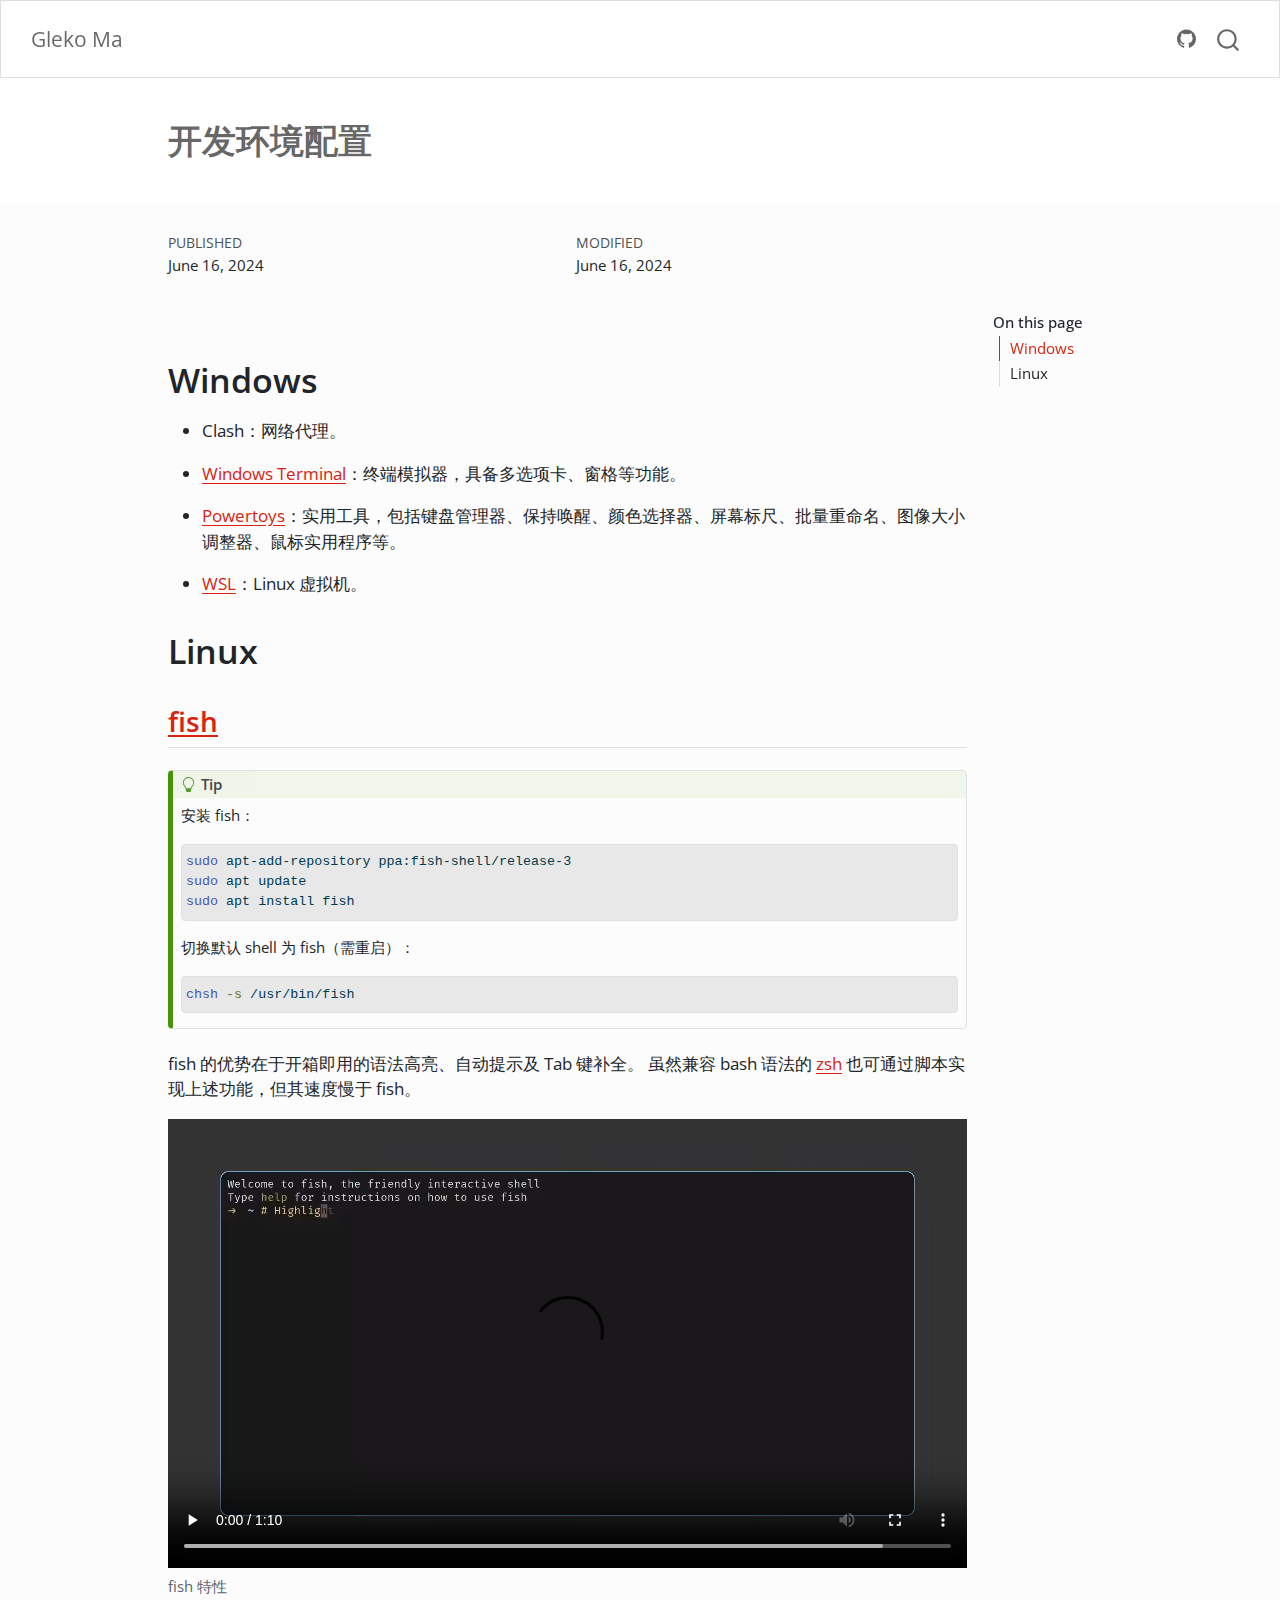
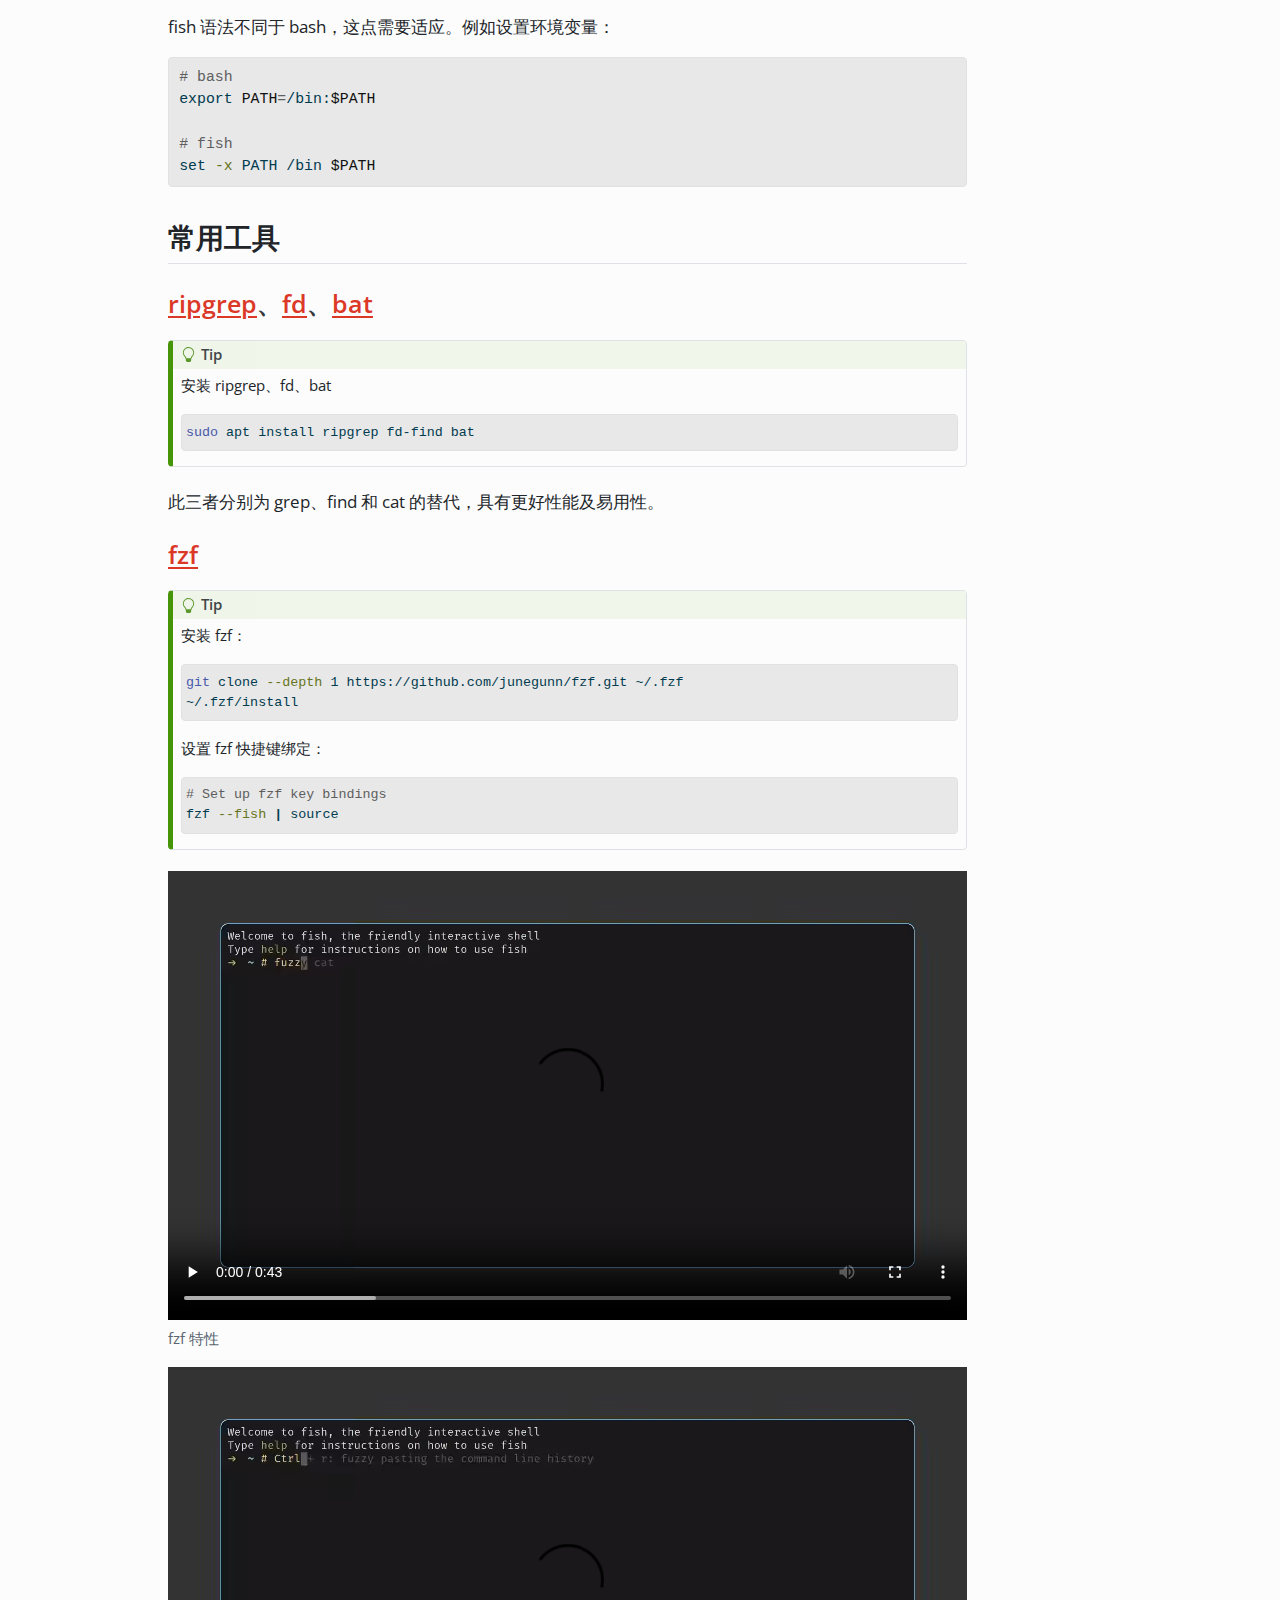
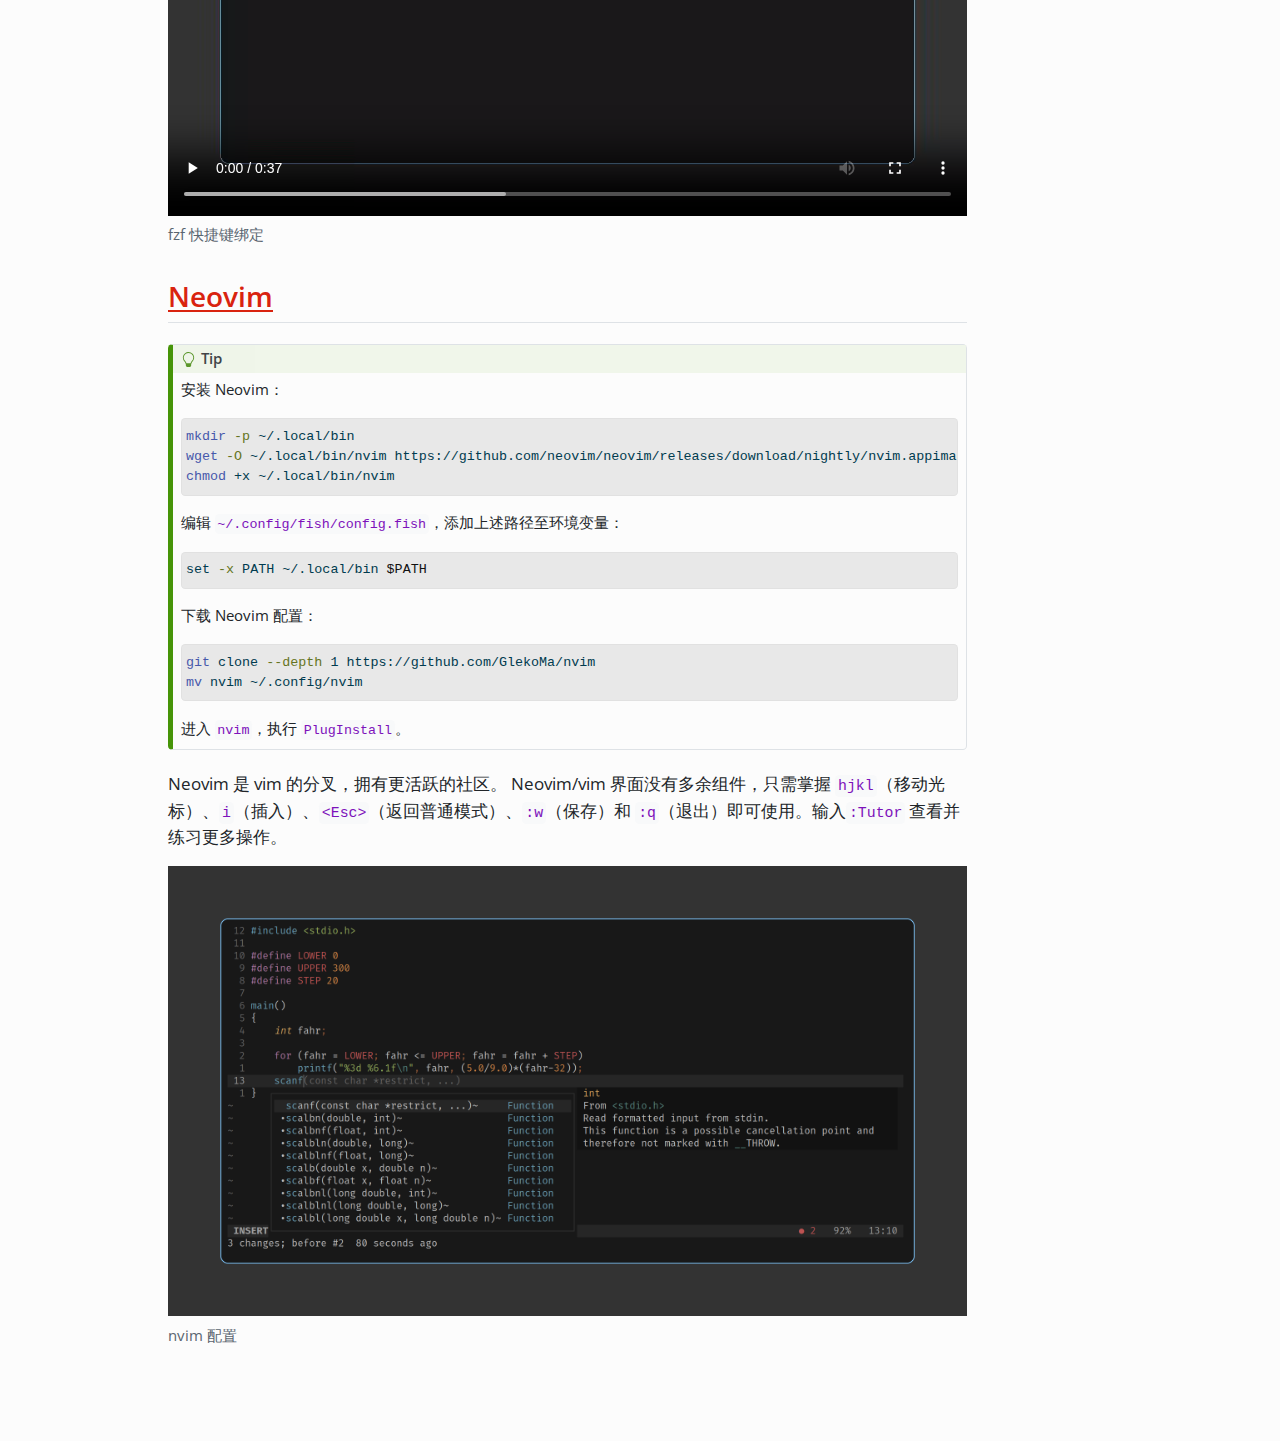
==== posts/setup/index.html @ 50c17e79 "Built site for gh-pages" ====
<!DOCTYPE html>
<html xmlns="http://www.w3.org/1999/xhtml" lang="en" xml:lang="en"><head>

<meta charset="utf-8">
<meta name="generator" content="quarto-1.5.45">

<meta name="viewport" content="width=device-width, initial-scale=1.0, user-scalable=yes">

<meta name="dcterms.date" content="2024-06-16">

<title>开发环境配置 – Gleko Ma</title>
<style>
code{white-space: pre-wrap;}
span.smallcaps{font-variant: small-caps;}
div.columns{display: flex; gap: min(4vw, 1.5em);}
div.column{flex: auto; overflow-x: auto;}
div.hanging-indent{margin-left: 1.5em; text-indent: -1.5em;}
ul.task-list{list-style: none;}
ul.task-list li input[type="checkbox"] {
  width: 0.8em;
  margin: 0 0.8em 0.2em -1em; /* quarto-specific, see https://github.com/quarto-dev/quarto-cli/issues/4556 */ 
  vertical-align: middle;
}
/* CSS for syntax highlighting */
pre > code.sourceCode { white-space: pre; position: relative; }
pre > code.sourceCode > span { line-height: 1.25; }
pre > code.sourceCode > span:empty { height: 1.2em; }
.sourceCode { overflow: visible; }
code.sourceCode > span { color: inherit; text-decoration: inherit; }
div.sourceCode { margin: 1em 0; }
pre.sourceCode { margin: 0; }
@media screen {
div.sourceCode { overflow: auto; }
}
@media print {
pre > code.sourceCode { white-space: pre-wrap; }
pre > code.sourceCode > span { display: inline-block; text-indent: -5em; padding-left: 5em; }
}
pre.numberSource code
  { counter-reset: source-line 0; }
pre.numberSource code > span
  { position: relative; left: -4em; counter-increment: source-line; }
pre.numberSource code > span > a:first-child::before
  { content: counter(source-line);
    position: relative; left: -1em; text-align: right; vertical-align: baseline;
    border: none; display: inline-block;
    -webkit-touch-callout: none; -webkit-user-select: none;
    -khtml-user-select: none; -moz-user-select: none;
    -ms-user-select: none; user-select: none;
    padding: 0 4px; width: 4em;
  }
pre.numberSource { margin-left: 3em;  padding-left: 4px; }
div.sourceCode
  {   }
@media screen {
pre > code.sourceCode > span > a:first-child::before { text-decoration: underline; }
}
</style>


<script src="../../site_libs/quarto-nav/quarto-nav.js"></script>
<script src="../../site_libs/quarto-nav/headroom.min.js"></script>
<script src="../../site_libs/clipboard/clipboard.min.js"></script>
<script src="../../site_libs/quarto-search/autocomplete.umd.js"></script>
<script src="../../site_libs/quarto-search/fuse.min.js"></script>
<script src="../../site_libs/quarto-search/quarto-search.js"></script>
<meta name="quarto:offset" content="../../">
<script src="../../site_libs/quarto-html/quarto.js"></script>
<script src="../../site_libs/quarto-html/popper.min.js"></script>
<script src="../../site_libs/quarto-html/tippy.umd.min.js"></script>
<script src="../../site_libs/quarto-html/anchor.min.js"></script>
<link href="../../site_libs/quarto-html/tippy.css" rel="stylesheet">
<link href="../../site_libs/quarto-html/quarto-syntax-highlighting.css" rel="stylesheet" id="quarto-text-highlighting-styles">
<script src="../../site_libs/bootstrap/bootstrap.min.js"></script>
<link href="../../site_libs/bootstrap/bootstrap-icons.css" rel="stylesheet">
<link href="../../site_libs/bootstrap/bootstrap.min.css" rel="stylesheet" id="quarto-bootstrap" data-mode="light">
<script id="quarto-search-options" type="application/json">{
  "location": "navbar",
  "copy-button": false,
  "collapse-after": 3,
  "panel-placement": "end",
  "type": "overlay",
  "limit": 50,
  "keyboard-shortcut": [
    "f",
    "/",
    "s"
  ],
  "show-item-context": false,
  "language": {
    "search-no-results-text": "No results",
    "search-matching-documents-text": "matching documents",
    "search-copy-link-title": "Copy link to search",
    "search-hide-matches-text": "Hide additional matches",
    "search-more-match-text": "more match in this document",
    "search-more-matches-text": "more matches in this document",
    "search-clear-button-title": "Clear",
    "search-text-placeholder": "",
    "search-detached-cancel-button-title": "Cancel",
    "search-submit-button-title": "Submit",
    "search-label": "Search"
  }
}</script>


<link rel="stylesheet" href="../../styles.css">
</head>

<body class="nav-fixed">

<div id="quarto-search-results"></div>
  <header id="quarto-header" class="headroom fixed-top quarto-banner">
    <nav class="navbar navbar-expand-lg " data-bs-theme="dark">
      <div class="navbar-container container-fluid">
      <div class="navbar-brand-container mx-auto">
    <a class="navbar-brand" href="../../index.html">
    <span class="navbar-title">Gleko Ma</span>
    </a>
  </div>
            <div id="quarto-search" class="" title="Search"></div>
          <button class="navbar-toggler" type="button" data-bs-toggle="collapse" data-bs-target="#navbarCollapse" aria-controls="navbarCollapse" role="menu" aria-expanded="false" aria-label="Toggle navigation" onclick="if (window.quartoToggleHeadroom) { window.quartoToggleHeadroom(); }">
  <span class="navbar-toggler-icon"></span>
</button>
          <div class="collapse navbar-collapse" id="navbarCollapse">
            <ul class="navbar-nav navbar-nav-scroll ms-auto">
  <li class="nav-item compact">
    <a class="nav-link" href="https://github.com/glekoma/"> <i class="bi bi-github" role="img">
</i> 
<span class="menu-text"></span></a>
  </li>  
</ul>
          </div> <!-- /navcollapse -->
            <div class="quarto-navbar-tools">
</div>
      </div> <!-- /container-fluid -->
    </nav>
</header>
<!-- content -->
<header id="title-block-header" class="quarto-title-block default page-columns page-full">
  <div class="quarto-title-banner page-columns page-full">
    <div class="quarto-title column-body">
      <h1 class="title">开发环境配置</h1>
                      </div>
  </div>
    
  
  <div class="quarto-title-meta">

      
      <div>
      <div class="quarto-title-meta-heading">Published</div>
      <div class="quarto-title-meta-contents">
        <p class="date">June 16, 2024</p>
      </div>
    </div>
    
      <div>
      <div class="quarto-title-meta-heading">Modified</div>
      <div class="quarto-title-meta-contents">
        <p class="date-modified">June 16, 2024</p>
      </div>
    </div>
      
    </div>
    
  
  </header><div id="quarto-content" class="quarto-container page-columns page-rows-contents page-layout-article page-navbar">
<!-- sidebar -->
<!-- margin-sidebar -->
    <div id="quarto-margin-sidebar" class="sidebar margin-sidebar">
        <nav id="TOC" role="doc-toc" class="toc-active">
    <h2 id="toc-title">On this page</h2>
   
  <ul>
  <li><a href="#windows" id="toc-windows" class="nav-link active" data-scroll-target="#windows">Windows</a></li>
  <li><a href="#linux" id="toc-linux" class="nav-link" data-scroll-target="#linux">Linux</a>
  <ul class="collapse">
  <li><a href="#fish" id="toc-fish" class="nav-link" data-scroll-target="#fish">fish</a></li>
  <li><a href="#常用工具" id="toc-常用工具" class="nav-link" data-scroll-target="#常用工具">常用工具</a>
  <ul class="collapse">
  <li><a href="#ripgrepfdbat" id="toc-ripgrepfdbat" class="nav-link" data-scroll-target="#ripgrepfdbat">ripgrep、fd、bat</a></li>
  <li><a href="#fzf" id="toc-fzf" class="nav-link" data-scroll-target="#fzf">fzf</a></li>
  </ul></li>
  <li><a href="#neovim" id="toc-neovim" class="nav-link" data-scroll-target="#neovim">Neovim</a></li>
  </ul></li>
  </ul>
</nav>
    </div>
<!-- main -->
<main class="content quarto-banner-title-block" id="quarto-document-content">





<section id="windows" class="level1">
<h1>Windows</h1>
<ul>
<li><p>Clash：网络代理。</p></li>
<li><p><a href="https://learn.microsoft.com/zh-cn/windows/terminal/">Windows Terminal</a>：终端模拟器，具备多选项卡、窗格等功能。</p></li>
<li><p><a href="https://learn.microsoft.com/zh-cn/windows/powertoys/">Powertoys</a>：实用工具，包括键盘管理器、保持唤醒、颜色选择器、屏幕标尺、批量重命名、图像大小调整器、鼠标实用程序等。</p></li>
<li><p><a href="https://learn.microsoft.com/zh-cn/windows/wsl/install">WSL</a>：Linux 虚拟机。</p></li>
</ul>
</section>
<section id="linux" class="level1">
<h1>Linux</h1>
<section id="fish" class="level2">
<h2 class="anchored" data-anchor-id="fish"><a href="https://fishshell.com/">fish</a></h2>
<div class="callout callout-style-default callout-tip callout-titled">
<div class="callout-header d-flex align-content-center">
<div class="callout-icon-container">
<i class="callout-icon"></i>
</div>
<div class="callout-title-container flex-fill">
Tip
</div>
</div>
<div class="callout-body-container callout-body">
<p>安装 fish：</p>
<div class="sourceCode" id="cb1"><pre class="sourceCode sh code-with-copy"><code class="sourceCode bash"><span id="cb1-1"><a href="#cb1-1" aria-hidden="true" tabindex="-1"></a><span class="fu">sudo</span> apt-add-repository ppa:fish-shell/release-3</span>
<span id="cb1-2"><a href="#cb1-2" aria-hidden="true" tabindex="-1"></a><span class="fu">sudo</span> apt update</span>
<span id="cb1-3"><a href="#cb1-3" aria-hidden="true" tabindex="-1"></a><span class="fu">sudo</span> apt install fish</span></code><button title="Copy to Clipboard" class="code-copy-button"><i class="bi"></i></button></pre></div>
<p>切换默认 shell 为 fish（需重启）：</p>
<div class="sourceCode" id="cb2"><pre class="sourceCode sh code-with-copy"><code class="sourceCode bash"><span id="cb2-1"><a href="#cb2-1" aria-hidden="true" tabindex="-1"></a><span class="fu">chsh</span> <span class="at">-s</span> /usr/bin/fish</span></code><button title="Copy to Clipboard" class="code-copy-button"><i class="bi"></i></button></pre></div>
</div>
</div>
<p>fish 的优势在于开箱即用的语法高亮、自动提示及 Tab 键补全。 虽然兼容 bash 语法的 <a href="https://www.zsh.org/">zsh</a> 也可通过脚本实现上述功能，但其速度慢于 fish。</p>
<div class="quarto-figure quarto-figure-center">
<figure class="figure">
<p><video src="fish_features.webm" class="img-fluid" controls=""><a href="fish_features.webm">Video</a></video></p>
<figcaption>fish 特性</figcaption>
</figure>
</div>
<p>fish 语法不同于 bash，这点需要适应。例如设置环境变量：</p>
<div class="sourceCode" id="cb3"><pre class="sourceCode sh code-with-copy"><code class="sourceCode bash"><span id="cb3-1"><a href="#cb3-1" aria-hidden="true" tabindex="-1"></a><span class="co"># bash</span></span>
<span id="cb3-2"><a href="#cb3-2" aria-hidden="true" tabindex="-1"></a><span class="bu">export</span> <span class="va">PATH</span><span class="op">=</span>/bin:<span class="va">$PATH</span></span>
<span id="cb3-3"><a href="#cb3-3" aria-hidden="true" tabindex="-1"></a></span>
<span id="cb3-4"><a href="#cb3-4" aria-hidden="true" tabindex="-1"></a><span class="co"># fish</span></span>
<span id="cb3-5"><a href="#cb3-5" aria-hidden="true" tabindex="-1"></a><span class="bu">set</span> <span class="at">-x</span> PATH /bin <span class="va">$PATH</span></span></code><button title="Copy to Clipboard" class="code-copy-button"><i class="bi"></i></button></pre></div>
</section>
<section id="常用工具" class="level2">
<h2 class="anchored" data-anchor-id="常用工具">常用工具</h2>
<section id="ripgrepfdbat" class="level3">
<h3 class="anchored" data-anchor-id="ripgrepfdbat"><a href="https://github.com/BurntSushi/ripgrep">ripgrep</a>、<a href="https://github.com/sharkdp/fd">fd</a>、<a href="https://github.com/sharkdp/bat">bat</a></h3>
<div class="callout callout-style-default callout-tip callout-titled">
<div class="callout-header d-flex align-content-center">
<div class="callout-icon-container">
<i class="callout-icon"></i>
</div>
<div class="callout-title-container flex-fill">
Tip
</div>
</div>
<div class="callout-body-container callout-body">
<p>安装 ripgrep、fd、bat</p>
<div class="sourceCode" id="cb4"><pre class="sourceCode sh code-with-copy"><code class="sourceCode bash"><span id="cb4-1"><a href="#cb4-1" aria-hidden="true" tabindex="-1"></a><span class="fu">sudo</span> apt install ripgrep fd-find bat</span></code><button title="Copy to Clipboard" class="code-copy-button"><i class="bi"></i></button></pre></div>
</div>
</div>
<p>此三者分别为 grep、find 和 cat 的替代，具有更好性能及易用性。</p>
</section>
<section id="fzf" class="level3">
<h3 class="anchored" data-anchor-id="fzf"><a href="https://github.com/junegunn/fzf">fzf</a></h3>
<div class="callout callout-style-default callout-tip callout-titled">
<div class="callout-header d-flex align-content-center">
<div class="callout-icon-container">
<i class="callout-icon"></i>
</div>
<div class="callout-title-container flex-fill">
Tip
</div>
</div>
<div class="callout-body-container callout-body">
<p>安装 fzf：</p>
<div class="sourceCode" id="cb5"><pre class="sourceCode sh code-with-copy"><code class="sourceCode bash"><span id="cb5-1"><a href="#cb5-1" aria-hidden="true" tabindex="-1"></a><span class="fu">git</span> clone <span class="at">--depth</span> 1 https://github.com/junegunn/fzf.git ~/.fzf</span>
<span id="cb5-2"><a href="#cb5-2" aria-hidden="true" tabindex="-1"></a><span class="ex">~/.fzf/install</span></span></code><button title="Copy to Clipboard" class="code-copy-button"><i class="bi"></i></button></pre></div>
<p>设置 fzf 快捷键绑定：</p>
<div class="sourceCode" id="cb6"><pre class="sourceCode sh code-with-copy"><code class="sourceCode bash"><span id="cb6-1"><a href="#cb6-1" aria-hidden="true" tabindex="-1"></a><span class="co"># Set up fzf key bindings</span></span>
<span id="cb6-2"><a href="#cb6-2" aria-hidden="true" tabindex="-1"></a><span class="ex">fzf</span> <span class="at">--fish</span> <span class="kw">|</span> <span class="bu">source</span></span></code><button title="Copy to Clipboard" class="code-copy-button"><i class="bi"></i></button></pre></div>
</div>
</div>
<div class="quarto-figure quarto-figure-center">
<figure class="figure">
<p><video src="fzf_features.webm" class="img-fluid" controls=""><a href="fzf_features.webm">Video</a></video></p>
<figcaption>fzf 特性</figcaption>
</figure>
</div>
<div class="quarto-figure quarto-figure-center">
<figure class="figure">
<p><video src="fzf_keymaps.webm" class="img-fluid" controls=""><a href="fzf_keymaps.webm">Video</a></video></p>
<figcaption>fzf 快捷键绑定</figcaption>
</figure>
</div>
</section>
</section>
<section id="neovim" class="level2">
<h2 class="anchored" data-anchor-id="neovim"><a href="https://neovim.io/">Neovim</a></h2>
<div class="callout callout-style-default callout-tip callout-titled">
<div class="callout-header d-flex align-content-center">
<div class="callout-icon-container">
<i class="callout-icon"></i>
</div>
<div class="callout-title-container flex-fill">
Tip
</div>
</div>
<div class="callout-body-container callout-body">
<p>安装 Neovim：</p>
<div class="sourceCode" id="cb7"><pre class="sourceCode sh code-with-copy"><code class="sourceCode bash"><span id="cb7-1"><a href="#cb7-1" aria-hidden="true" tabindex="-1"></a><span class="fu">mkdir</span> <span class="at">-p</span> ~/.local/bin</span>
<span id="cb7-2"><a href="#cb7-2" aria-hidden="true" tabindex="-1"></a><span class="fu">wget</span> <span class="at">-O</span> ~/.local/bin/nvim https://github.com/neovim/neovim/releases/download/nightly/nvim.appimage</span>
<span id="cb7-3"><a href="#cb7-3" aria-hidden="true" tabindex="-1"></a><span class="fu">chmod</span> +x ~/.local/bin/nvim</span></code><button title="Copy to Clipboard" class="code-copy-button"><i class="bi"></i></button></pre></div>
<p>编辑 <code>~/.config/fish/config.fish</code>，添加上述路径至环境变量：</p>
<div class="sourceCode" id="cb8"><pre class="sourceCode sh code-with-copy"><code class="sourceCode bash"><span id="cb8-1"><a href="#cb8-1" aria-hidden="true" tabindex="-1"></a><span class="bu">set</span> <span class="at">-x</span> PATH ~/.local/bin <span class="va">$PATH</span></span></code><button title="Copy to Clipboard" class="code-copy-button"><i class="bi"></i></button></pre></div>
<p>下载 Neovim 配置：</p>
<div class="sourceCode" id="cb9"><pre class="sourceCode sh code-with-copy"><code class="sourceCode bash"><span id="cb9-1"><a href="#cb9-1" aria-hidden="true" tabindex="-1"></a><span class="fu">git</span> clone <span class="at">--depth</span> 1 https://github.com/GlekoMa/nvim</span>
<span id="cb9-2"><a href="#cb9-2" aria-hidden="true" tabindex="-1"></a><span class="fu">mv</span> nvim ~/.config/nvim</span></code><button title="Copy to Clipboard" class="code-copy-button"><i class="bi"></i></button></pre></div>
<p>进入 <code>nvim</code>，执行 <code>PlugInstall</code>。</p>
</div>
</div>
<p>Neovim 是 vim 的分叉，拥有更活跃的社区。 Neovim/vim 界面没有多余组件，只需掌握 <code>hjkl</code>（移动光标）、<code>i</code>（插入）、<code>&lt;Esc&gt;</code>（返回普通模式）、<code>:w</code>（保存）和 <code>:q</code>（退出）即可使用。输入<code>:Tutor</code> 查看并练习更多操作。</p>
<div class="quarto-figure quarto-figure-center">
<figure class="figure">
<p><img src="nvim_config.png" class="img-fluid figure-img"></p>
<figcaption>nvim 配置</figcaption>
</figure>
</div>
<!--
## 桌面环境

### 窗口管理器：[niri](https://github.com/yalter/niri)

TODO

### 输入法：[fcitx5](https://github.com/fcitx/fcitx5)

TODO
-->


</section>
</section>

</main> <!-- /main -->
<script id="quarto-html-after-body" type="application/javascript">
window.document.addEventListener("DOMContentLoaded", function (event) {
  const toggleBodyColorMode = (bsSheetEl) => {
    const mode = bsSheetEl.getAttribute("data-mode");
    const bodyEl = window.document.querySelector("body");
    if (mode === "dark") {
      bodyEl.classList.add("quarto-dark");
      bodyEl.classList.remove("quarto-light");
    } else {
      bodyEl.classList.add("quarto-light");
      bodyEl.classList.remove("quarto-dark");
    }
  }
  const toggleBodyColorPrimary = () => {
    const bsSheetEl = window.document.querySelector("link#quarto-bootstrap");
    if (bsSheetEl) {
      toggleBodyColorMode(bsSheetEl);
    }
  }
  toggleBodyColorPrimary();  
  const icon = "";
  const anchorJS = new window.AnchorJS();
  anchorJS.options = {
    placement: 'right',
    icon: icon
  };
  anchorJS.add('.anchored');
  const isCodeAnnotation = (el) => {
    for (const clz of el.classList) {
      if (clz.startsWith('code-annotation-')) {                     
        return true;
      }
    }
    return false;
  }
  const onCopySuccess = function(e) {
    // button target
    const button = e.trigger;
    // don't keep focus
    button.blur();
    // flash "checked"
    button.classList.add('code-copy-button-checked');
    var currentTitle = button.getAttribute("title");
    button.setAttribute("title", "Copied!");
    let tooltip;
    if (window.bootstrap) {
      button.setAttribute("data-bs-toggle", "tooltip");
      button.setAttribute("data-bs-placement", "left");
      button.setAttribute("data-bs-title", "Copied!");
      tooltip = new bootstrap.Tooltip(button, 
        { trigger: "manual", 
          customClass: "code-copy-button-tooltip",
          offset: [0, -8]});
      tooltip.show();    
    }
    setTimeout(function() {
      if (tooltip) {
        tooltip.hide();
        button.removeAttribute("data-bs-title");
        button.removeAttribute("data-bs-toggle");
        button.removeAttribute("data-bs-placement");
      }
      button.setAttribute("title", currentTitle);
      button.classList.remove('code-copy-button-checked');
    }, 1000);
    // clear code selection
    e.clearSelection();
  }
  const getTextToCopy = function(trigger) {
      const codeEl = trigger.previousElementSibling.cloneNode(true);
      for (const childEl of codeEl.children) {
        if (isCodeAnnotation(childEl)) {
          childEl.remove();
        }
      }
      return codeEl.innerText;
  }
  const clipboard = new window.ClipboardJS('.code-copy-button:not([data-in-quarto-modal])', {
    text: getTextToCopy
  });
  clipboard.on('success', onCopySuccess);
  if (window.document.getElementById('quarto-embedded-source-code-modal')) {
    // For code content inside modals, clipBoardJS needs to be initialized with a container option
    // TODO: Check when it could be a function (https://github.com/zenorocha/clipboard.js/issues/860)
    const clipboardModal = new window.ClipboardJS('.code-copy-button[data-in-quarto-modal]', {
      text: getTextToCopy,
      container: window.document.getElementById('quarto-embedded-source-code-modal')
    });
    clipboardModal.on('success', onCopySuccess);
  }
    var localhostRegex = new RegExp(/^(?:http|https):\/\/localhost\:?[0-9]*\//);
    var mailtoRegex = new RegExp(/^mailto:/);
      var filterRegex = new RegExp("https:\/\/GlekoMa\.github\.io\/glekoma\.github\.io\/");
    var isInternal = (href) => {
        return filterRegex.test(href) || localhostRegex.test(href) || mailtoRegex.test(href);
    }
    // Inspect non-navigation links and adorn them if external
 	var links = window.document.querySelectorAll('a[href]:not(.nav-link):not(.navbar-brand):not(.toc-action):not(.sidebar-link):not(.sidebar-item-toggle):not(.pagination-link):not(.no-external):not([aria-hidden]):not(.dropdown-item):not(.quarto-navigation-tool):not(.about-link)');
    for (var i=0; i<links.length; i++) {
      const link = links[i];
      if (!isInternal(link.href)) {
        // undo the damage that might have been done by quarto-nav.js in the case of
        // links that we want to consider external
        if (link.dataset.originalHref !== undefined) {
          link.href = link.dataset.originalHref;
        }
      }
    }
  function tippyHover(el, contentFn, onTriggerFn, onUntriggerFn) {
    const config = {
      allowHTML: true,
      maxWidth: 500,
      delay: 100,
      arrow: false,
      appendTo: function(el) {
          return el.parentElement;
      },
      interactive: true,
      interactiveBorder: 10,
      theme: 'quarto',
      placement: 'bottom-start',
    };
    if (contentFn) {
      config.content = contentFn;
    }
    if (onTriggerFn) {
      config.onTrigger = onTriggerFn;
    }
    if (onUntriggerFn) {
      config.onUntrigger = onUntriggerFn;
    }
    window.tippy(el, config); 
  }
  const noterefs = window.document.querySelectorAll('a[role="doc-noteref"]');
  for (var i=0; i<noterefs.length; i++) {
    const ref = noterefs[i];
    tippyHover(ref, function() {
      // use id or data attribute instead here
      let href = ref.getAttribute('data-footnote-href') || ref.getAttribute('href');
      try { href = new URL(href).hash; } catch {}
      const id = href.replace(/^#\/?/, "");
      const note = window.document.getElementById(id);
      if (note) {
        return note.innerHTML;
      } else {
        return "";
      }
    });
  }
  const xrefs = window.document.querySelectorAll('a.quarto-xref');
  const processXRef = (id, note) => {
    // Strip column container classes
    const stripColumnClz = (el) => {
      el.classList.remove("page-full", "page-columns");
      if (el.children) {
        for (const child of el.children) {
          stripColumnClz(child);
        }
      }
    }
    stripColumnClz(note)
    if (id === null || id.startsWith('sec-')) {
      // Special case sections, only their first couple elements
      const container = document.createElement("div");
      if (note.children && note.children.length > 2) {
        container.appendChild(note.children[0].cloneNode(true));
        for (let i = 1; i < note.children.length; i++) {
          const child = note.children[i];
          if (child.tagName === "P" && child.innerText === "") {
            continue;
          } else {
            container.appendChild(child.cloneNode(true));
            break;
          }
        }
        if (window.Quarto?.typesetMath) {
          window.Quarto.typesetMath(container);
        }
        return container.innerHTML
      } else {
        if (window.Quarto?.typesetMath) {
          window.Quarto.typesetMath(note);
        }
        return note.innerHTML;
      }
    } else {
      // Remove any anchor links if they are present
      const anchorLink = note.querySelector('a.anchorjs-link');
      if (anchorLink) {
        anchorLink.remove();
      }
      if (window.Quarto?.typesetMath) {
        window.Quarto.typesetMath(note);
      }
      // TODO in 1.5, we should make sure this works without a callout special case
      if (note.classList.contains("callout")) {
        return note.outerHTML;
      } else {
        return note.innerHTML;
      }
    }
  }
  for (var i=0; i<xrefs.length; i++) {
    const xref = xrefs[i];
    tippyHover(xref, undefined, function(instance) {
      instance.disable();
      let url = xref.getAttribute('href');
      let hash = undefined; 
      if (url.startsWith('#')) {
        hash = url;
      } else {
        try { hash = new URL(url).hash; } catch {}
      }
      if (hash) {
        const id = hash.replace(/^#\/?/, "");
        const note = window.document.getElementById(id);
        if (note !== null) {
          try {
            const html = processXRef(id, note.cloneNode(true));
            instance.setContent(html);
          } finally {
            instance.enable();
            instance.show();
          }
        } else {
          // See if we can fetch this
          fetch(url.split('#')[0])
          .then(res => res.text())
          .then(html => {
            const parser = new DOMParser();
            const htmlDoc = parser.parseFromString(html, "text/html");
            const note = htmlDoc.getElementById(id);
            if (note !== null) {
              const html = processXRef(id, note);
              instance.setContent(html);
            } 
          }).finally(() => {
            instance.enable();
            instance.show();
          });
        }
      } else {
        // See if we can fetch a full url (with no hash to target)
        // This is a special case and we should probably do some content thinning / targeting
        fetch(url)
        .then(res => res.text())
        .then(html => {
          const parser = new DOMParser();
          const htmlDoc = parser.parseFromString(html, "text/html");
          const note = htmlDoc.querySelector('main.content');
          if (note !== null) {
            // This should only happen for chapter cross references
            // (since there is no id in the URL)
            // remove the first header
            if (note.children.length > 0 && note.children[0].tagName === "HEADER") {
              note.children[0].remove();
            }
            const html = processXRef(null, note);
            instance.setContent(html);
          } 
        }).finally(() => {
          instance.enable();
          instance.show();
        });
      }
    }, function(instance) {
    });
  }
      let selectedAnnoteEl;
      const selectorForAnnotation = ( cell, annotation) => {
        let cellAttr = 'data-code-cell="' + cell + '"';
        let lineAttr = 'data-code-annotation="' +  annotation + '"';
        const selector = 'span[' + cellAttr + '][' + lineAttr + ']';
        return selector;
      }
      const selectCodeLines = (annoteEl) => {
        const doc = window.document;
        const targetCell = annoteEl.getAttribute("data-target-cell");
        const targetAnnotation = annoteEl.getAttribute("data-target-annotation");
        const annoteSpan = window.document.querySelector(selectorForAnnotation(targetCell, targetAnnotation));
        const lines = annoteSpan.getAttribute("data-code-lines").split(",");
        const lineIds = lines.map((line) => {
          return targetCell + "-" + line;
        })
        let top = null;
        let height = null;
        let parent = null;
        if (lineIds.length > 0) {
            //compute the position of the single el (top and bottom and make a div)
            const el = window.document.getElementById(lineIds[0]);
            top = el.offsetTop;
            height = el.offsetHeight;
            parent = el.parentElement.parentElement;
          if (lineIds.length > 1) {
            const lastEl = window.document.getElementById(lineIds[lineIds.length - 1]);
            const bottom = lastEl.offsetTop + lastEl.offsetHeight;
            height = bottom - top;
          }
          if (top !== null && height !== null && parent !== null) {
            // cook up a div (if necessary) and position it 
            let div = window.document.getElementById("code-annotation-line-highlight");
            if (div === null) {
              div = window.document.createElement("div");
              div.setAttribute("id", "code-annotation-line-highlight");
              div.style.position = 'absolute';
              parent.appendChild(div);
            }
            div.style.top = top - 2 + "px";
            div.style.height = height + 4 + "px";
            div.style.left = 0;
            let gutterDiv = window.document.getElementById("code-annotation-line-highlight-gutter");
            if (gutterDiv === null) {
              gutterDiv = window.document.createElement("div");
              gutterDiv.setAttribute("id", "code-annotation-line-highlight-gutter");
              gutterDiv.style.position = 'absolute';
              const codeCell = window.document.getElementById(targetCell);
              const gutter = codeCell.querySelector('.code-annotation-gutter');
              gutter.appendChild(gutterDiv);
            }
            gutterDiv.style.top = top - 2 + "px";
            gutterDiv.style.height = height + 4 + "px";
          }
          selectedAnnoteEl = annoteEl;
        }
      };
      const unselectCodeLines = () => {
        const elementsIds = ["code-annotation-line-highlight", "code-annotation-line-highlight-gutter"];
        elementsIds.forEach((elId) => {
          const div = window.document.getElementById(elId);
          if (div) {
            div.remove();
          }
        });
        selectedAnnoteEl = undefined;
      };
        // Handle positioning of the toggle
    window.addEventListener(
      "resize",
      throttle(() => {
        elRect = undefined;
        if (selectedAnnoteEl) {
          selectCodeLines(selectedAnnoteEl);
        }
      }, 10)
    );
    function throttle(fn, ms) {
    let throttle = false;
    let timer;
      return (...args) => {
        if(!throttle) { // first call gets through
            fn.apply(this, args);
            throttle = true;
        } else { // all the others get throttled
            if(timer) clearTimeout(timer); // cancel #2
            timer = setTimeout(() => {
              fn.apply(this, args);
              timer = throttle = false;
            }, ms);
        }
      };
    }
      // Attach click handler to the DT
      const annoteDls = window.document.querySelectorAll('dt[data-target-cell]');
      for (const annoteDlNode of annoteDls) {
        annoteDlNode.addEventListener('click', (event) => {
          const clickedEl = event.target;
          if (clickedEl !== selectedAnnoteEl) {
            unselectCodeLines();
            const activeEl = window.document.querySelector('dt[data-target-cell].code-annotation-active');
            if (activeEl) {
              activeEl.classList.remove('code-annotation-active');
            }
            selectCodeLines(clickedEl);
            clickedEl.classList.add('code-annotation-active');
          } else {
            // Unselect the line
            unselectCodeLines();
            clickedEl.classList.remove('code-annotation-active');
          }
        });
      }
  const findCites = (el) => {
    const parentEl = el.parentElement;
    if (parentEl) {
      const cites = parentEl.dataset.cites;
      if (cites) {
        return {
          el,
          cites: cites.split(' ')
        };
      } else {
        return findCites(el.parentElement)
      }
    } else {
      return undefined;
    }
  };
  var bibliorefs = window.document.querySelectorAll('a[role="doc-biblioref"]');
  for (var i=0; i<bibliorefs.length; i++) {
    const ref = bibliorefs[i];
    const citeInfo = findCites(ref);
    if (citeInfo) {
      tippyHover(citeInfo.el, function() {
        var popup = window.document.createElement('div');
        citeInfo.cites.forEach(function(cite) {
          var citeDiv = window.document.createElement('div');
          citeDiv.classList.add('hanging-indent');
          citeDiv.classList.add('csl-entry');
          var biblioDiv = window.document.getElementById('ref-' + cite);
          if (biblioDiv) {
            citeDiv.innerHTML = biblioDiv.innerHTML;
          }
          popup.appendChild(citeDiv);
        });
        return popup.innerHTML;
      });
    }
  }
});
</script>
</div> <!-- /content -->




</body></html>
---- site_libs/quarto-html/tippy.css ----
.tippy-box[data-animation=fade][data-state=hidden]{opacity:0}[data-tippy-root]{max-width:calc(100vw - 10px)}.tippy-box{position:relative;background-color:#333;color:#fff;border-radius:4px;font-size:14px;line-height:1.4;white-space:normal;outline:0;transition-property:transform,visibility,opacity}.tippy-box[data-placement^=top]>.tippy-arrow{bottom:0}.tippy-box[data-placement^=top]>.tippy-arrow:before{bottom:-7px;left:0;border-width:8px 8px 0;border-top-color:initial;transform-origin:center top}.tippy-box[data-placement^=bottom]>.tippy-arrow{top:0}.tippy-box[data-placement^=bottom]>.tippy-arrow:before{top:-7px;left:0;border-width:0 8px 8px;border-bottom-color:initial;transform-origin:center bottom}.tippy-box[data-placement^=left]>.tippy-arrow{right:0}.tippy-box[data-placement^=left]>.tippy-arrow:before{border-width:8px 0 8px 8px;border-left-color:initial;right:-7px;transform-origin:center left}.tippy-box[data-placement^=right]>.tippy-arrow{left:0}.tippy-box[data-placement^=right]>.tippy-arrow:before{left:-7px;border-width:8px 8px 8px 0;border-right-color:initial;transform-origin:center right}.tippy-box[data-inertia][data-state=visible]{transition-timing-function:cubic-bezier(.54,1.5,.38,1.11)}.tippy-arrow{width:16px;height:16px;color:#333}.tippy-arrow:before{content:"";position:absolute;border-color:transparent;border-style:solid}.tippy-content{position:relative;padding:5px 9px;z-index:1}
---- site_libs/quarto-html/quarto-syntax-highlighting.css ----
/* quarto syntax highlight colors */
:root {
  --quarto-hl-ot-color: #003B4F;
  --quarto-hl-at-color: #657422;
  --quarto-hl-ss-color: #20794D;
  --quarto-hl-an-color: #5E5E5E;
  --quarto-hl-fu-color: #4758AB;
  --quarto-hl-st-color: #20794D;
  --quarto-hl-cf-color: #003B4F;
  --quarto-hl-op-color: #5E5E5E;
  --quarto-hl-er-color: #AD0000;
  --quarto-hl-bn-color: #AD0000;
  --quarto-hl-al-color: #AD0000;
  --quarto-hl-va-color: #111111;
  --quarto-hl-bu-color: inherit;
  --quarto-hl-ex-color: inherit;
  --quarto-hl-pp-color: #AD0000;
  --quarto-hl-in-color: #5E5E5E;
  --quarto-hl-vs-color: #20794D;
  --quarto-hl-wa-color: #5E5E5E;
  --quarto-hl-do-color: #5E5E5E;
  --quarto-hl-im-color: #00769E;
  --quarto-hl-ch-color: #20794D;
  --quarto-hl-dt-color: #AD0000;
  --quarto-hl-fl-color: #AD0000;
  --quarto-hl-co-color: #5E5E5E;
  --quarto-hl-cv-color: #5E5E5E;
  --quarto-hl-cn-color: #8f5902;
  --quarto-hl-sc-color: #5E5E5E;
  --quarto-hl-dv-color: #AD0000;
  --quarto-hl-kw-color: #003B4F;
}

/* other quarto variables */
:root {
  --quarto-font-monospace: SFMono-Regular, Menlo, Monaco, Consolas, "Liberation Mono", "Courier New", monospace;
}

pre > code.sourceCode > span {
  color: #003B4F;
}

code span {
  color: #003B4F;
}

code.sourceCode > span {
  color: #003B4F;
}

div.sourceCode,
div.sourceCode pre.sourceCode {
  color: #003B4F;
}

code span.ot {
  color: #003B4F;
  font-style: inherit;
}

code span.at {
  color: #657422;
  font-style: inherit;
}

code span.ss {
  color: #20794D;
  font-style: inherit;
}

code span.an {
  color: #5E5E5E;
  font-style: inherit;
}

code span.fu {
  color: #4758AB;
  font-style: inherit;
}

code span.st {
  color: #20794D;
  font-style: inherit;
}

code span.cf {
  color: #003B4F;
  font-weight: bold;
  font-style: inherit;
}

code span.op {
  color: #5E5E5E;
  font-style: inherit;
}

code span.er {
  color: #AD0000;
  font-style: inherit;
}

code span.bn {
  color: #AD0000;
  font-style: inherit;
}

code span.al {
  color: #AD0000;
  font-style: inherit;
}

code span.va {
  color: #111111;
  font-style: inherit;
}

code span.bu {
  font-style: inherit;
}

code span.ex {
  font-style: inherit;
}

code span.pp {
  color: #AD0000;
  font-style: inherit;
}

code span.in {
  color: #5E5E5E;
  font-style: inherit;
}

code span.vs {
  color: #20794D;
  font-style: inherit;
}

code span.wa {
  color: #5E5E5E;
  font-style: italic;
}

code span.do {
  color: #5E5E5E;
  font-style: italic;
}

code span.im {
  color: #00769E;
  font-style: inherit;
}

code span.ch {
  color: #20794D;
  font-style: inherit;
}

code span.dt {
  color: #AD0000;
  font-style: inherit;
}

code span.fl {
  color: #AD0000;
  font-style: inherit;
}

code span.co {
  color: #5E5E5E;
  font-style: inherit;
}

code span.cv {
  color: #5E5E5E;
  font-style: italic;
}

code span.cn {
  color: #8f5902;
  font-style: inherit;
}

code span.sc {
  color: #5E5E5E;
  font-style: inherit;
}

code span.dv {
  color: #AD0000;
  font-style: inherit;
}

code span.kw {
  color: #003B4F;
  font-weight: bold;
  font-style: inherit;
}

.prevent-inlining {
  content: "</";
}

/*# sourceMappingURL=debc5d5d77c3f9108843748ff7464032.css.map */
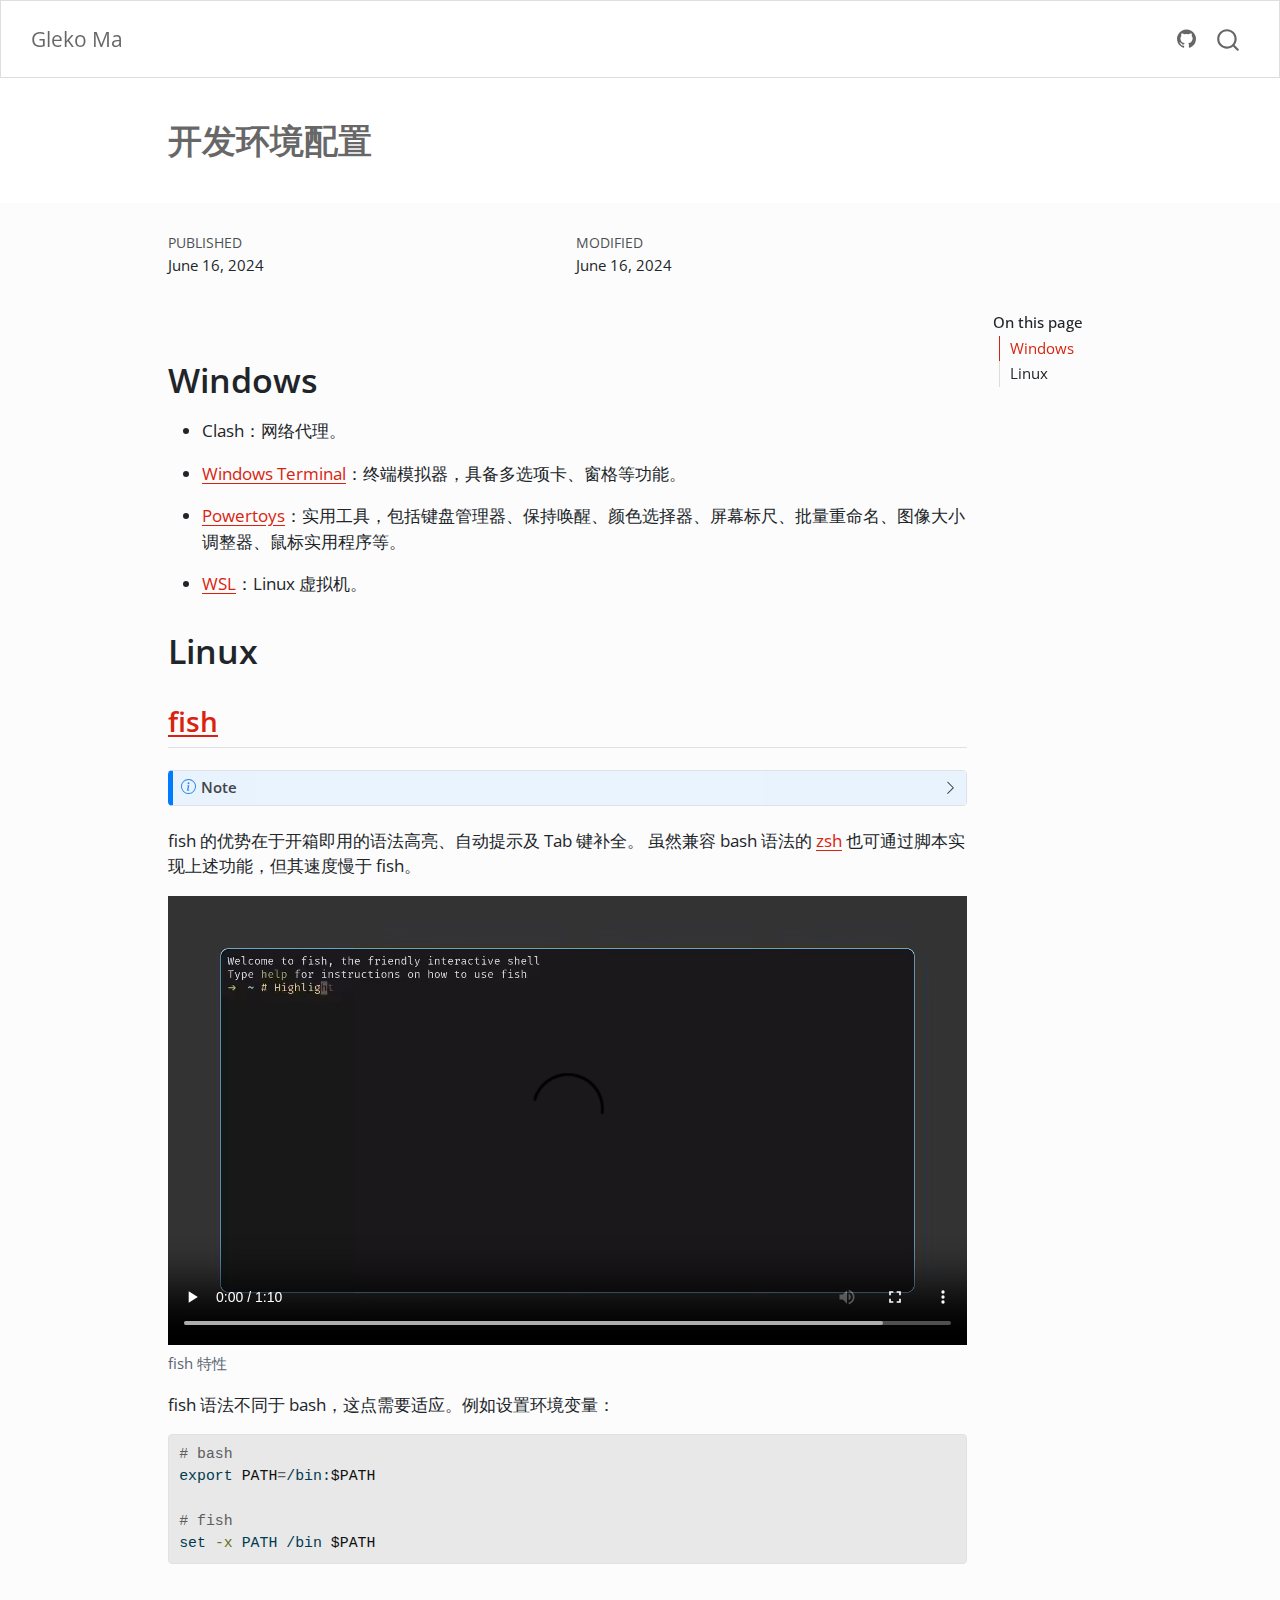
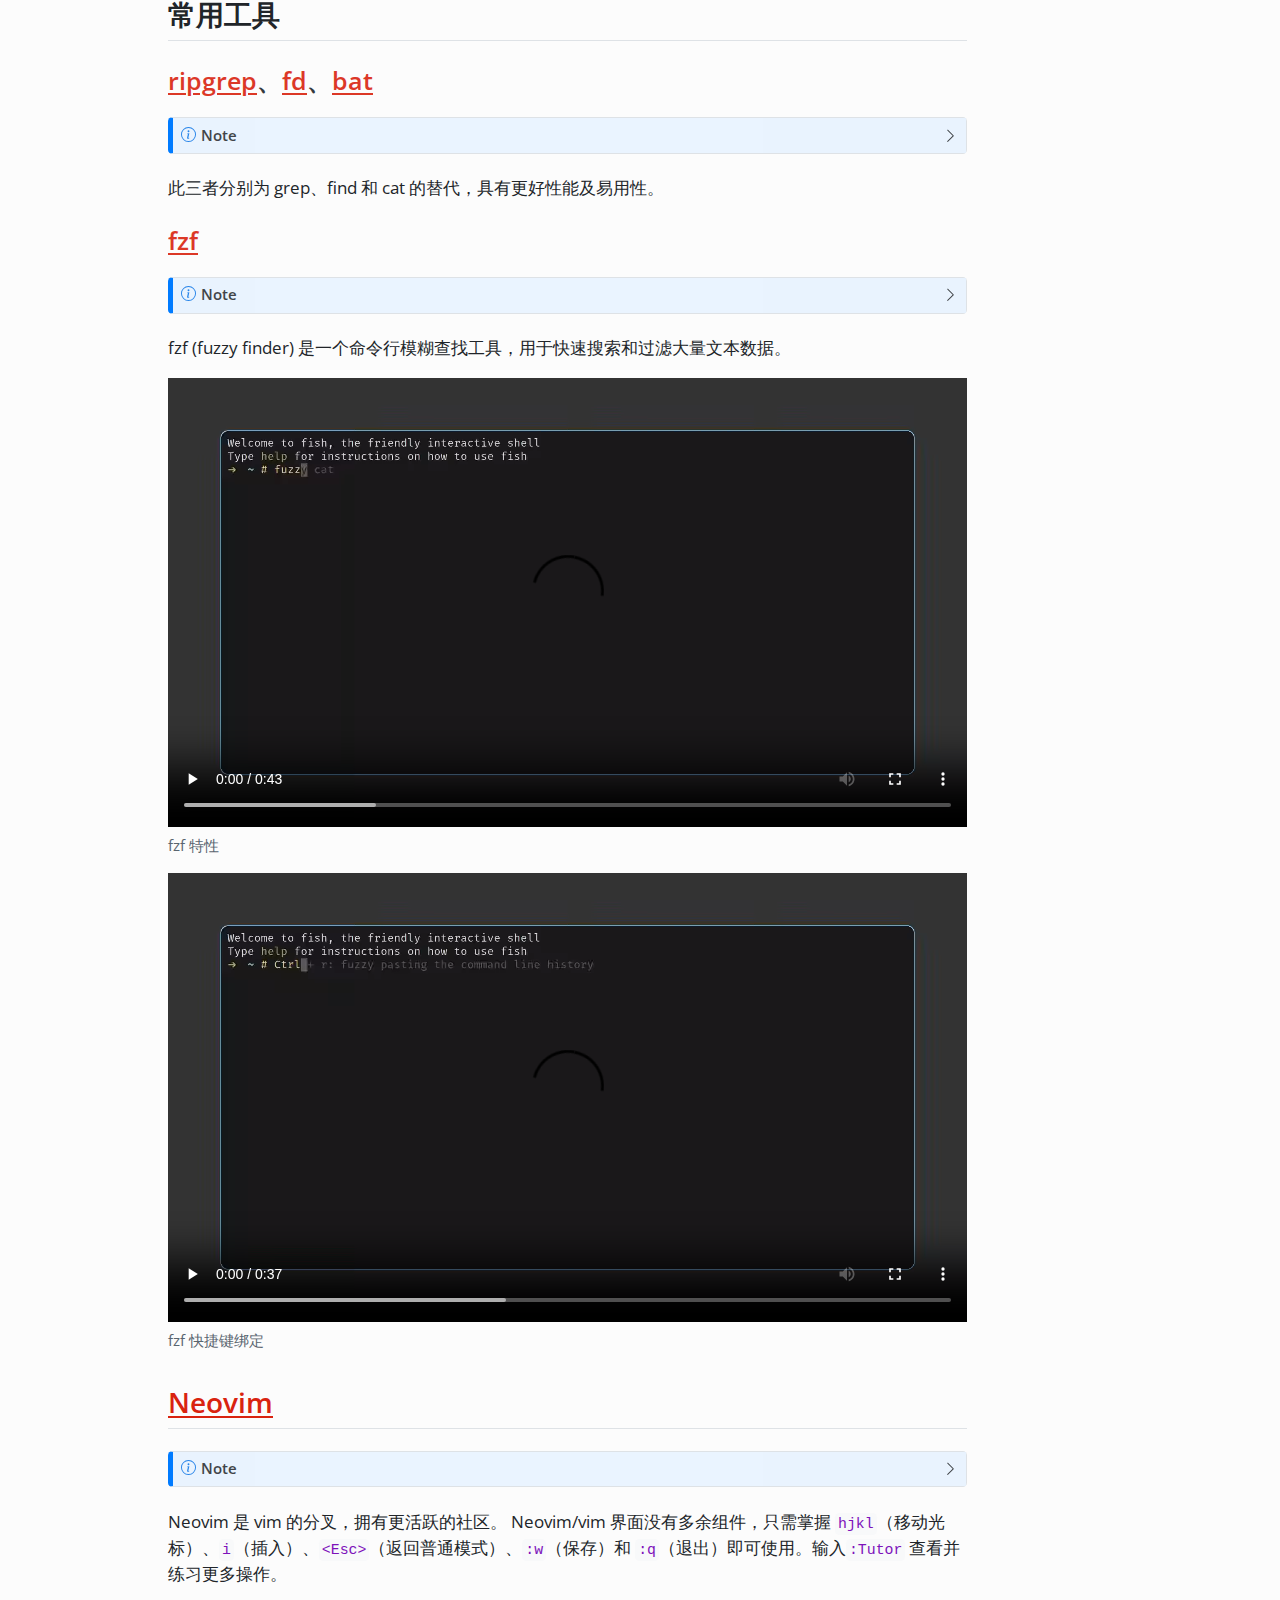
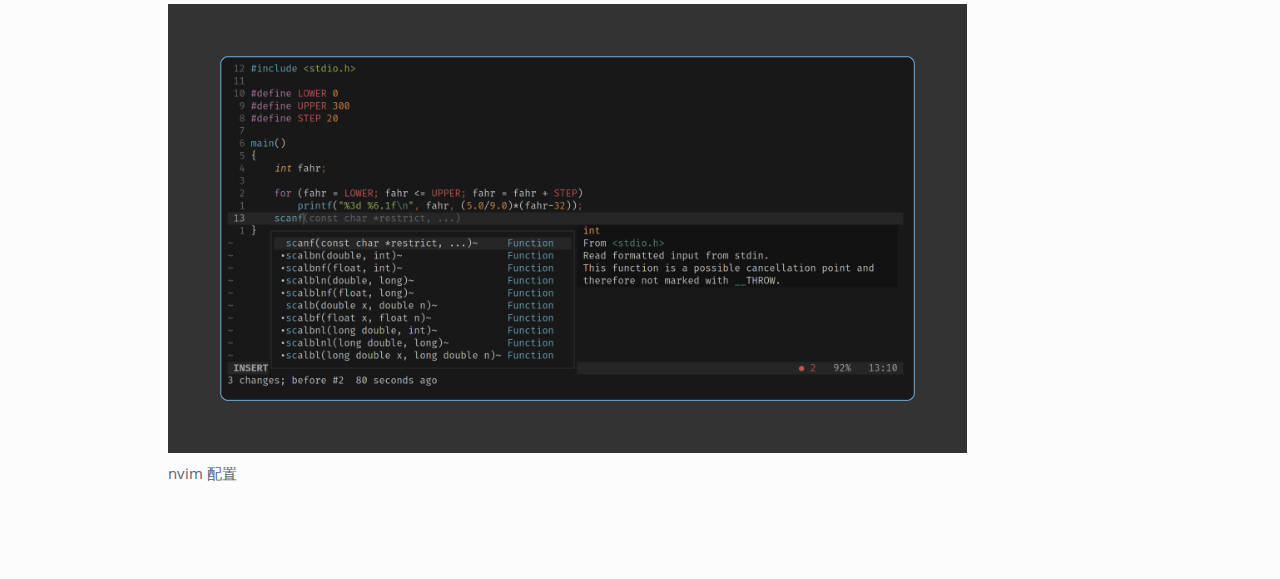
==== commit 79f10794: "Built site for gh-pages" ====
--- a/posts/setup/index.html
+++ b/posts/setup/index.html
@@ -206,15 +206,17 @@
 <h1>Linux</h1>
 <section id="fish" class="level2">
 <h2 class="anchored" data-anchor-id="fish"><a href="https://fishshell.com/">fish</a></h2>
-<div class="callout callout-style-default callout-tip callout-titled">
-<div class="callout-header d-flex align-content-center">
+<div class="callout callout-style-default callout-note callout-titled">
+<div class="callout-header d-flex align-content-center" data-bs-toggle="collapse" data-bs-target=".callout-1-contents" aria-controls="callout-1" aria-expanded="false" aria-label="Toggle callout">
 <div class="callout-icon-container">
 <i class="callout-icon"></i>
 </div>
 <div class="callout-title-container flex-fill">
-Tip
-</div>
-</div>
+Note
+</div>
+<div class="callout-btn-toggle d-inline-block border-0 py-1 ps-1 pe-0 float-end"><i class="callout-toggle"></i></div>
+</div>
+<div id="callout-1" class="callout-1-contents callout-collapse collapse">
 <div class="callout-body-container callout-body">
 <p>安装 fish：</p>
 <div class="sourceCode" id="cb1"><pre class="sourceCode sh code-with-copy"><code class="sourceCode bash"><span id="cb1-1"><a href="#cb1-1" aria-hidden="true" tabindex="-1"></a><span class="fu">sudo</span> apt-add-repository ppa:fish-shell/release-3</span>
@@ -222,6 +224,7 @@
 <span id="cb1-3"><a href="#cb1-3" aria-hidden="true" tabindex="-1"></a><span class="fu">sudo</span> apt install fish</span></code><button title="Copy to Clipboard" class="code-copy-button"><i class="bi"></i></button></pre></div>
 <p>切换默认 shell 为 fish（需重启）：</p>
 <div class="sourceCode" id="cb2"><pre class="sourceCode sh code-with-copy"><code class="sourceCode bash"><span id="cb2-1"><a href="#cb2-1" aria-hidden="true" tabindex="-1"></a><span class="fu">chsh</span> <span class="at">-s</span> /usr/bin/fish</span></code><button title="Copy to Clipboard" class="code-copy-button"><i class="bi"></i></button></pre></div>
+</div>
 </div>
 </div>
 <p>fish 的优势在于开箱即用的语法高亮、自动提示及 Tab 键补全。 虽然兼容 bash 语法的 <a href="https://www.zsh.org/">zsh</a> 也可通过脚本实现上述功能，但其速度慢于 fish。</p>
@@ -242,33 +245,38 @@
 <h2 class="anchored" data-anchor-id="常用工具">常用工具</h2>
 <section id="ripgrepfdbat" class="level3">
 <h3 class="anchored" data-anchor-id="ripgrepfdbat"><a href="https://github.com/BurntSushi/ripgrep">ripgrep</a>、<a href="https://github.com/sharkdp/fd">fd</a>、<a href="https://github.com/sharkdp/bat">bat</a></h3>
-<div class="callout callout-style-default callout-tip callout-titled">
-<div class="callout-header d-flex align-content-center">
+<div class="callout callout-style-default callout-note callout-titled">
+<div class="callout-header d-flex align-content-center" data-bs-toggle="collapse" data-bs-target=".callout-2-contents" aria-controls="callout-2" aria-expanded="false" aria-label="Toggle callout">
 <div class="callout-icon-container">
 <i class="callout-icon"></i>
 </div>
 <div class="callout-title-container flex-fill">
-Tip
-</div>
-</div>
+Note
+</div>
+<div class="callout-btn-toggle d-inline-block border-0 py-1 ps-1 pe-0 float-end"><i class="callout-toggle"></i></div>
+</div>
+<div id="callout-2" class="callout-2-contents callout-collapse collapse">
 <div class="callout-body-container callout-body">
 <p>安装 ripgrep、fd、bat</p>
 <div class="sourceCode" id="cb4"><pre class="sourceCode sh code-with-copy"><code class="sourceCode bash"><span id="cb4-1"><a href="#cb4-1" aria-hidden="true" tabindex="-1"></a><span class="fu">sudo</span> apt install ripgrep fd-find bat</span></code><button title="Copy to Clipboard" class="code-copy-button"><i class="bi"></i></button></pre></div>
+</div>
 </div>
 </div>
 <p>此三者分别为 grep、find 和 cat 的替代，具有更好性能及易用性。</p>
 </section>
 <section id="fzf" class="level3">
 <h3 class="anchored" data-anchor-id="fzf"><a href="https://github.com/junegunn/fzf">fzf</a></h3>
-<div class="callout callout-style-default callout-tip callout-titled">
-<div class="callout-header d-flex align-content-center">
+<div class="callout callout-style-default callout-note callout-titled">
+<div class="callout-header d-flex align-content-center" data-bs-toggle="collapse" data-bs-target=".callout-3-contents" aria-controls="callout-3" aria-expanded="false" aria-label="Toggle callout">
 <div class="callout-icon-container">
 <i class="callout-icon"></i>
 </div>
 <div class="callout-title-container flex-fill">
-Tip
-</div>
-</div>
+Note
+</div>
+<div class="callout-btn-toggle d-inline-block border-0 py-1 ps-1 pe-0 float-end"><i class="callout-toggle"></i></div>
+</div>
+<div id="callout-3" class="callout-3-contents callout-collapse collapse">
 <div class="callout-body-container callout-body">
 <p>安装 fzf：</p>
 <div class="sourceCode" id="cb5"><pre class="sourceCode sh code-with-copy"><code class="sourceCode bash"><span id="cb5-1"><a href="#cb5-1" aria-hidden="true" tabindex="-1"></a><span class="fu">git</span> clone <span class="at">--depth</span> 1 https://github.com/junegunn/fzf.git ~/.fzf</span>
@@ -278,6 +286,8 @@
 <span id="cb6-2"><a href="#cb6-2" aria-hidden="true" tabindex="-1"></a><span class="ex">fzf</span> <span class="at">--fish</span> <span class="kw">|</span> <span class="bu">source</span></span></code><button title="Copy to Clipboard" class="code-copy-button"><i class="bi"></i></button></pre></div>
 </div>
 </div>
+</div>
+<p>fzf (fuzzy finder) 是一个命令行模糊查找工具，用于快速搜索和过滤大量文本数据。</p>
 <div class="quarto-figure quarto-figure-center">
 <figure class="figure">
 <p><video src="fzf_features.webm" class="img-fluid" controls=""><a href="fzf_features.webm">Video</a></video></p>
@@ -294,15 +304,17 @@
 </section>
 <section id="neovim" class="level2">
 <h2 class="anchored" data-anchor-id="neovim"><a href="https://neovim.io/">Neovim</a></h2>
-<div class="callout callout-style-default callout-tip callout-titled">
-<div class="callout-header d-flex align-content-center">
+<div class="callout callout-style-default callout-note callout-titled">
+<div class="callout-header d-flex align-content-center" data-bs-toggle="collapse" data-bs-target=".callout-4-contents" aria-controls="callout-4" aria-expanded="false" aria-label="Toggle callout">
 <div class="callout-icon-container">
 <i class="callout-icon"></i>
 </div>
 <div class="callout-title-container flex-fill">
-Tip
-</div>
-</div>
+Note
+</div>
+<div class="callout-btn-toggle d-inline-block border-0 py-1 ps-1 pe-0 float-end"><i class="callout-toggle"></i></div>
+</div>
+<div id="callout-4" class="callout-4-contents callout-collapse collapse">
 <div class="callout-body-container callout-body">
 <p>安装 Neovim：</p>
 <div class="sourceCode" id="cb7"><pre class="sourceCode sh code-with-copy"><code class="sourceCode bash"><span id="cb7-1"><a href="#cb7-1" aria-hidden="true" tabindex="-1"></a><span class="fu">mkdir</span> <span class="at">-p</span> ~/.local/bin</span>
@@ -314,6 +326,7 @@
 <div class="sourceCode" id="cb9"><pre class="sourceCode sh code-with-copy"><code class="sourceCode bash"><span id="cb9-1"><a href="#cb9-1" aria-hidden="true" tabindex="-1"></a><span class="fu">git</span> clone <span class="at">--depth</span> 1 https://github.com/GlekoMa/nvim</span>
 <span id="cb9-2"><a href="#cb9-2" aria-hidden="true" tabindex="-1"></a><span class="fu">mv</span> nvim ~/.config/nvim</span></code><button title="Copy to Clipboard" class="code-copy-button"><i class="bi"></i></button></pre></div>
 <p>进入 <code>nvim</code>，执行 <code>PlugInstall</code>。</p>
+</div>
 </div>
 </div>
 <p>Neovim 是 vim 的分叉，拥有更活跃的社区。 Neovim/vim 界面没有多余组件，只需掌握 <code>hjkl</code>（移动光标）、<code>i</code>（插入）、<code>&lt;Esc&gt;</code>（返回普通模式）、<code>:w</code>（保存）和 <code>:q</code>（退出）即可使用。输入<code>:Tutor</code> 查看并练习更多操作。</p>
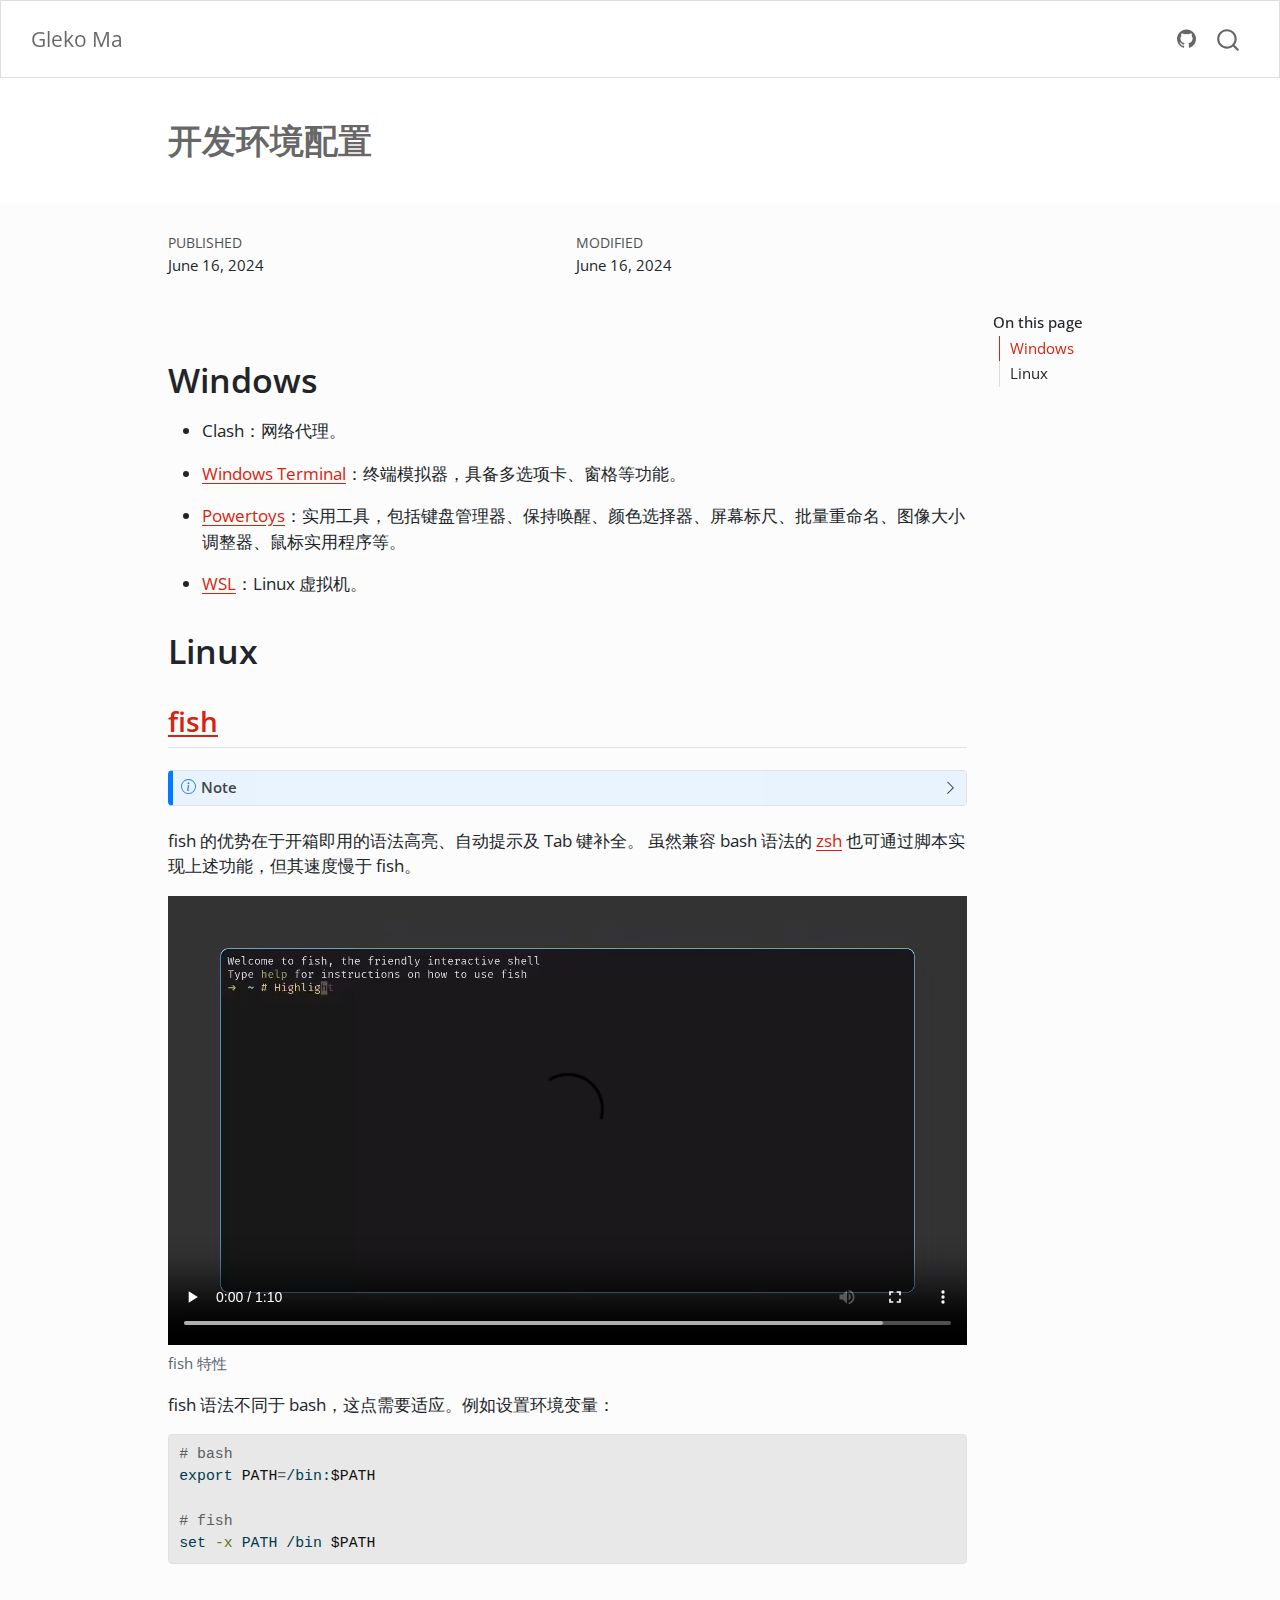
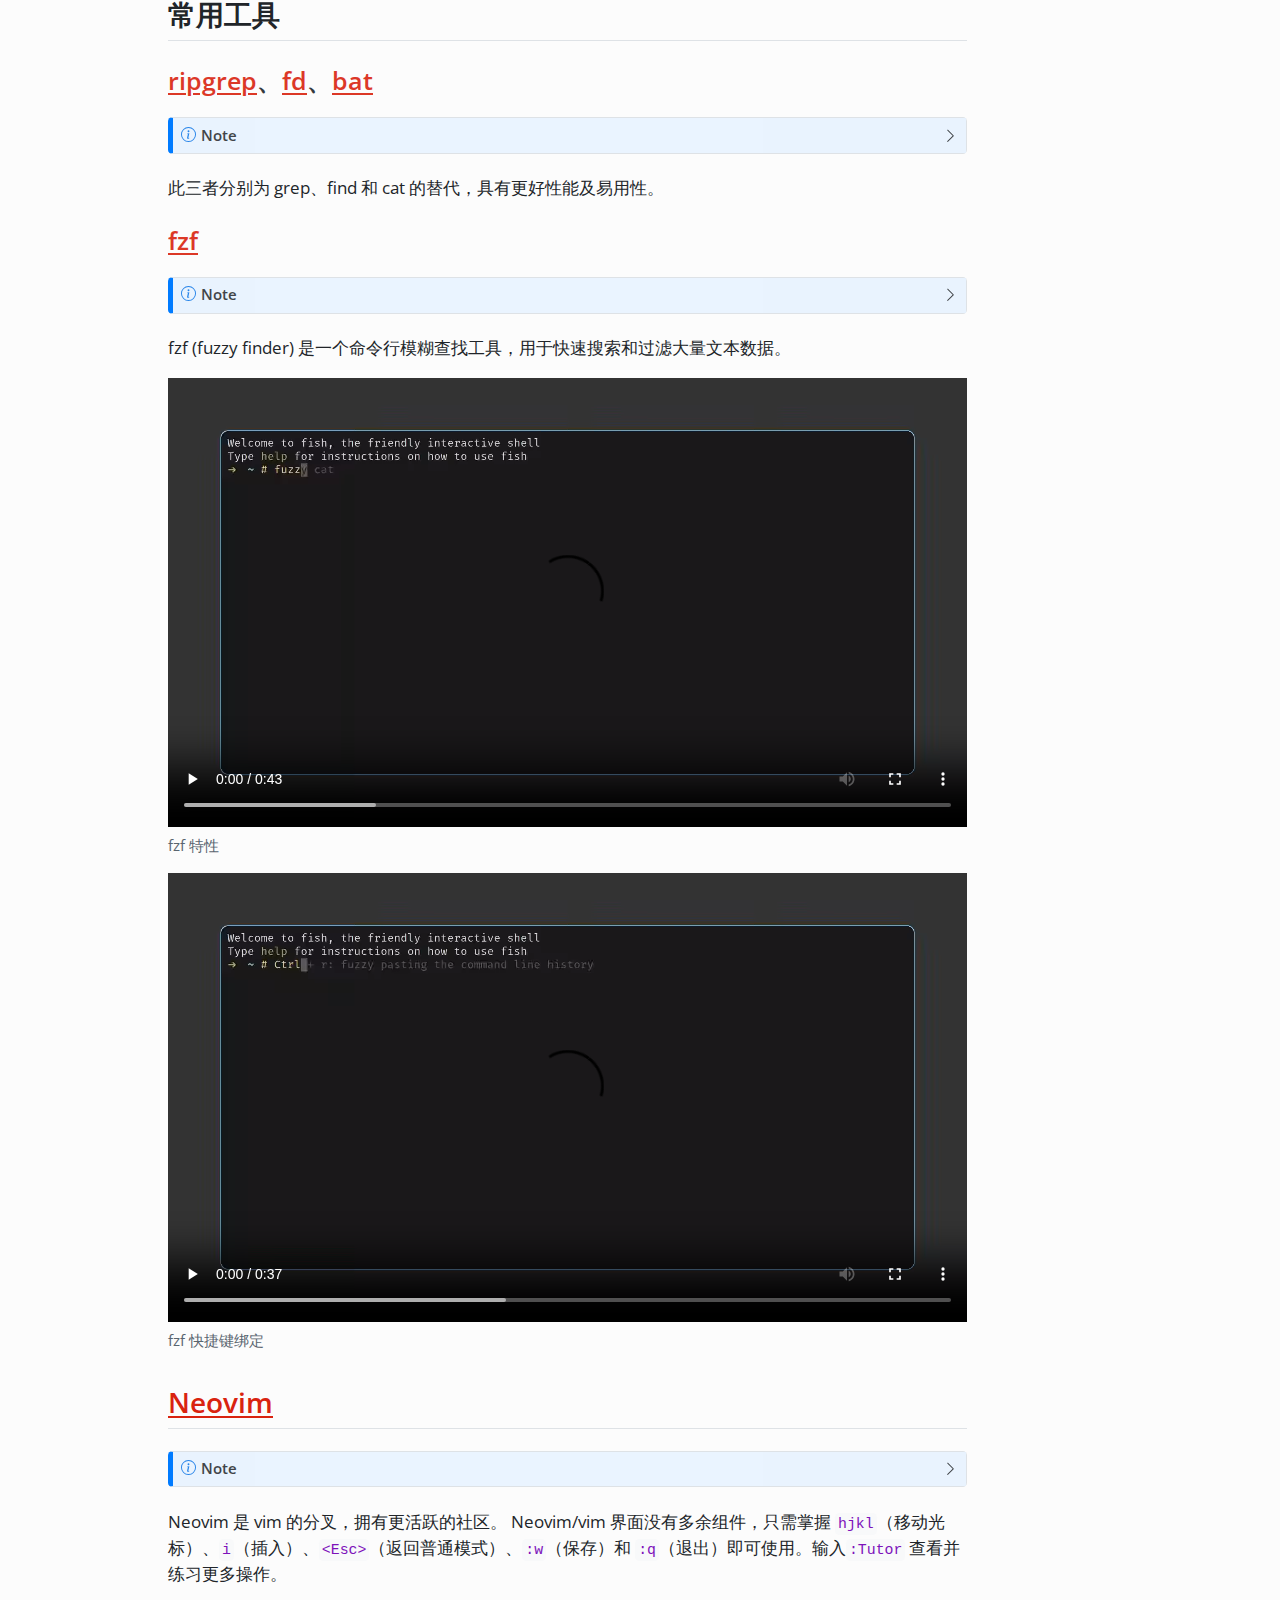
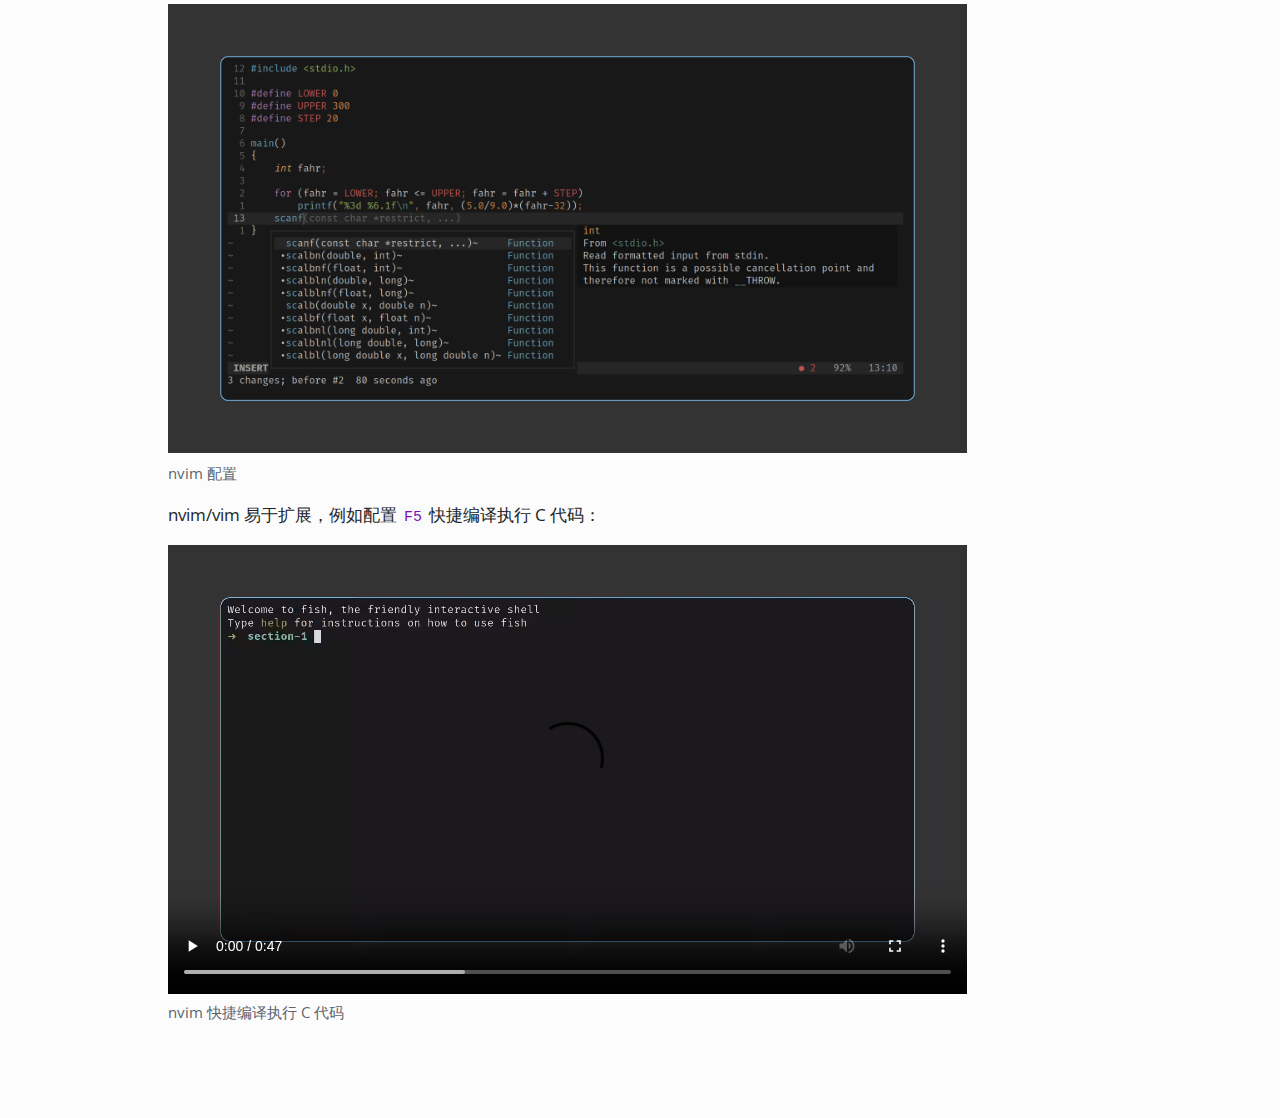
==== commit aca0886f: "Built site for gh-pages" ====
--- a/posts/setup/index.html
+++ b/posts/setup/index.html
@@ -334,6 +334,13 @@
 <figure class="figure">
 <p><img src="nvim_config.png" class="img-fluid figure-img"></p>
 <figcaption>nvim 配置</figcaption>
+</figure>
+</div>
+<p>nvim/vim 易于扩展，例如配置 <code>F5</code> 快捷编译执行 C 代码：</p>
+<div class="quarto-figure quarto-figure-center">
+<figure class="figure">
+<p><video src="nvim_gcc_map.webm" class="img-fluid" controls=""><a href="nvim_gcc_map.webm">Video</a></video></p>
+<figcaption>nvim 快捷编译执行 C 代码</figcaption>
 </figure>
 </div>
 <!--
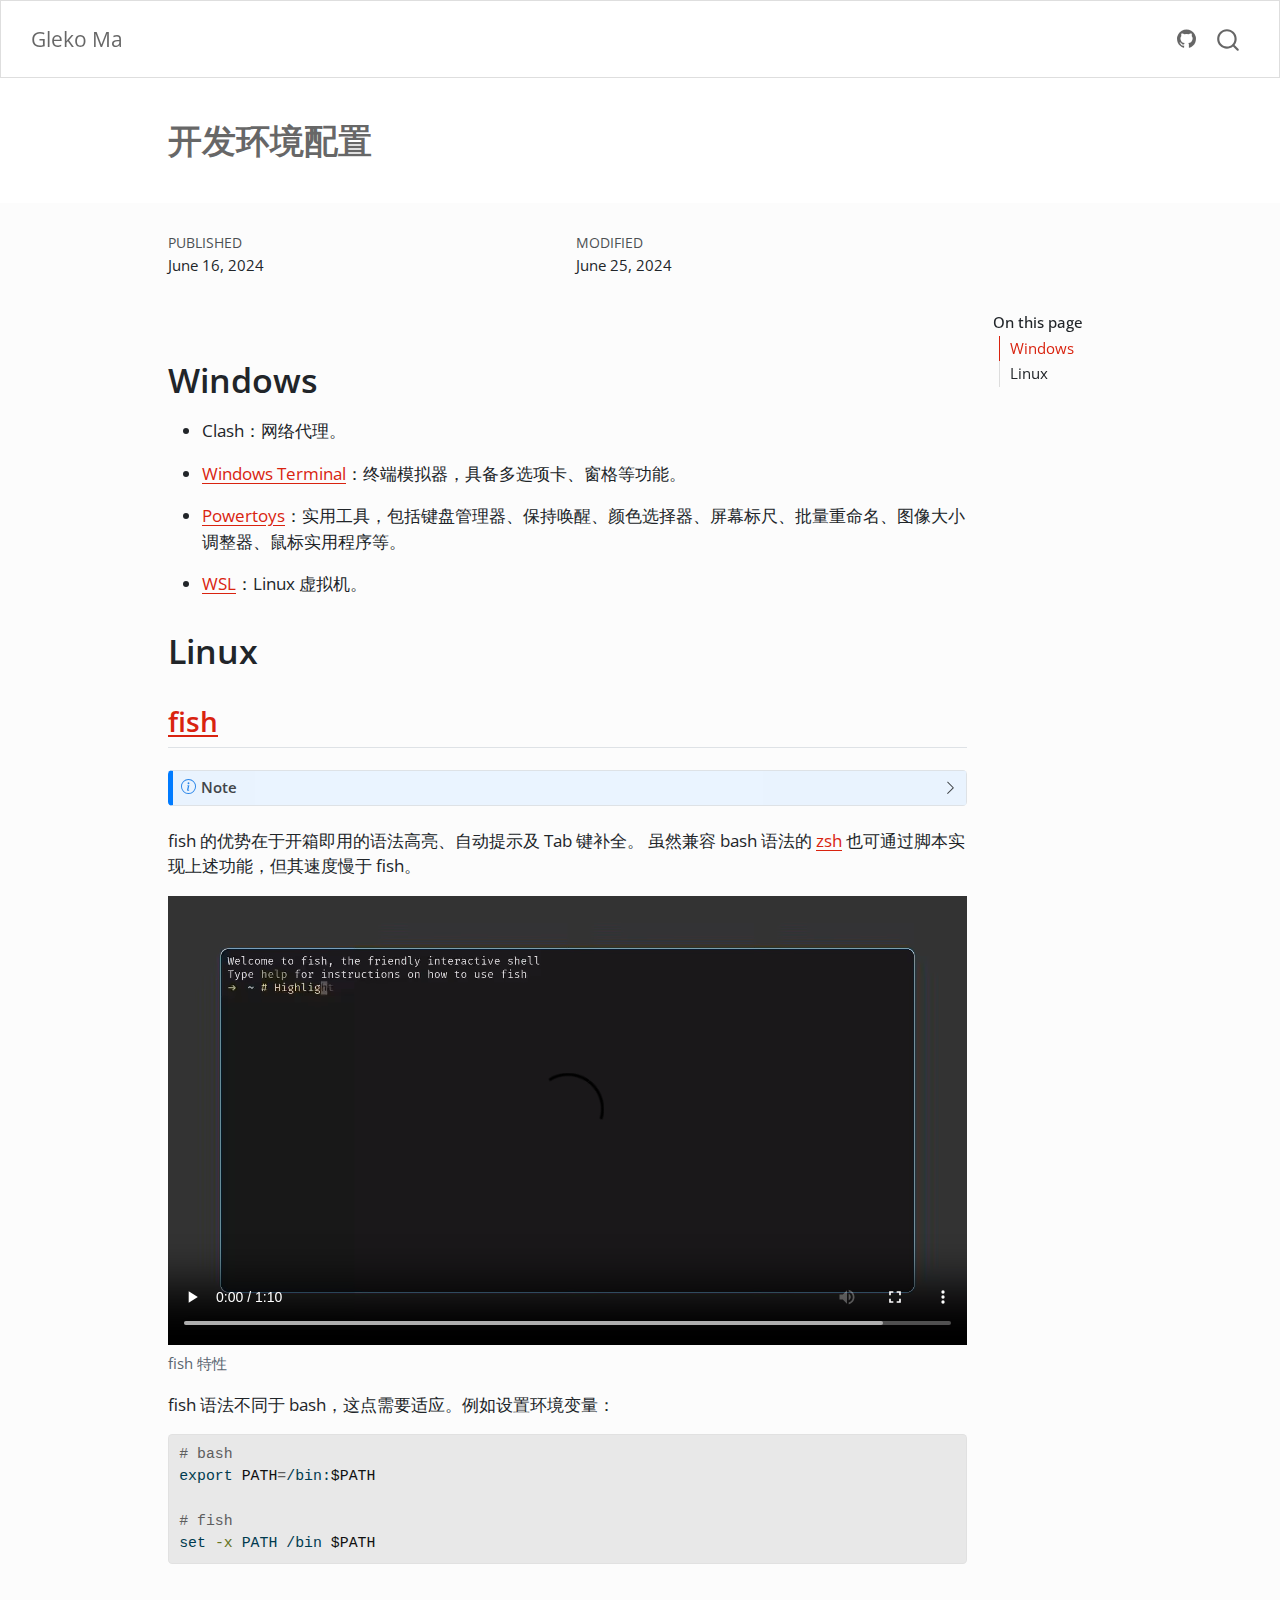
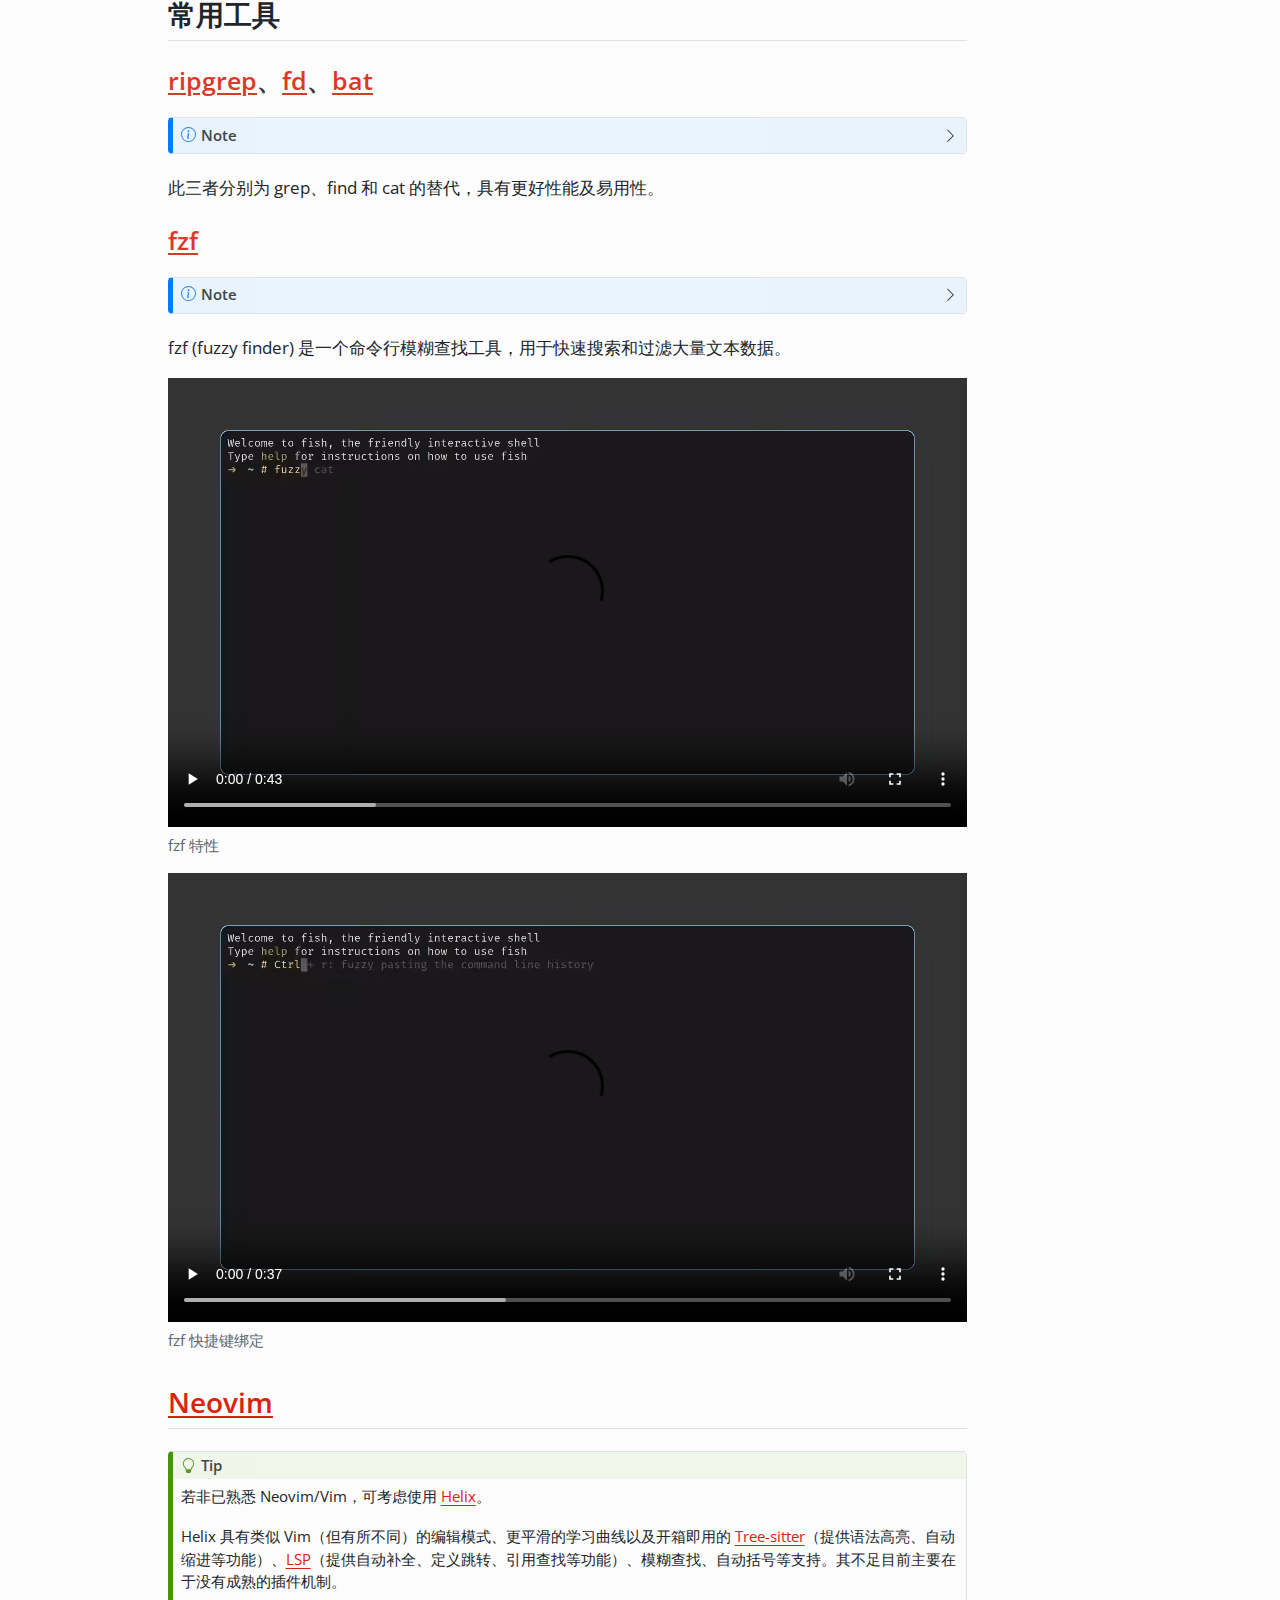
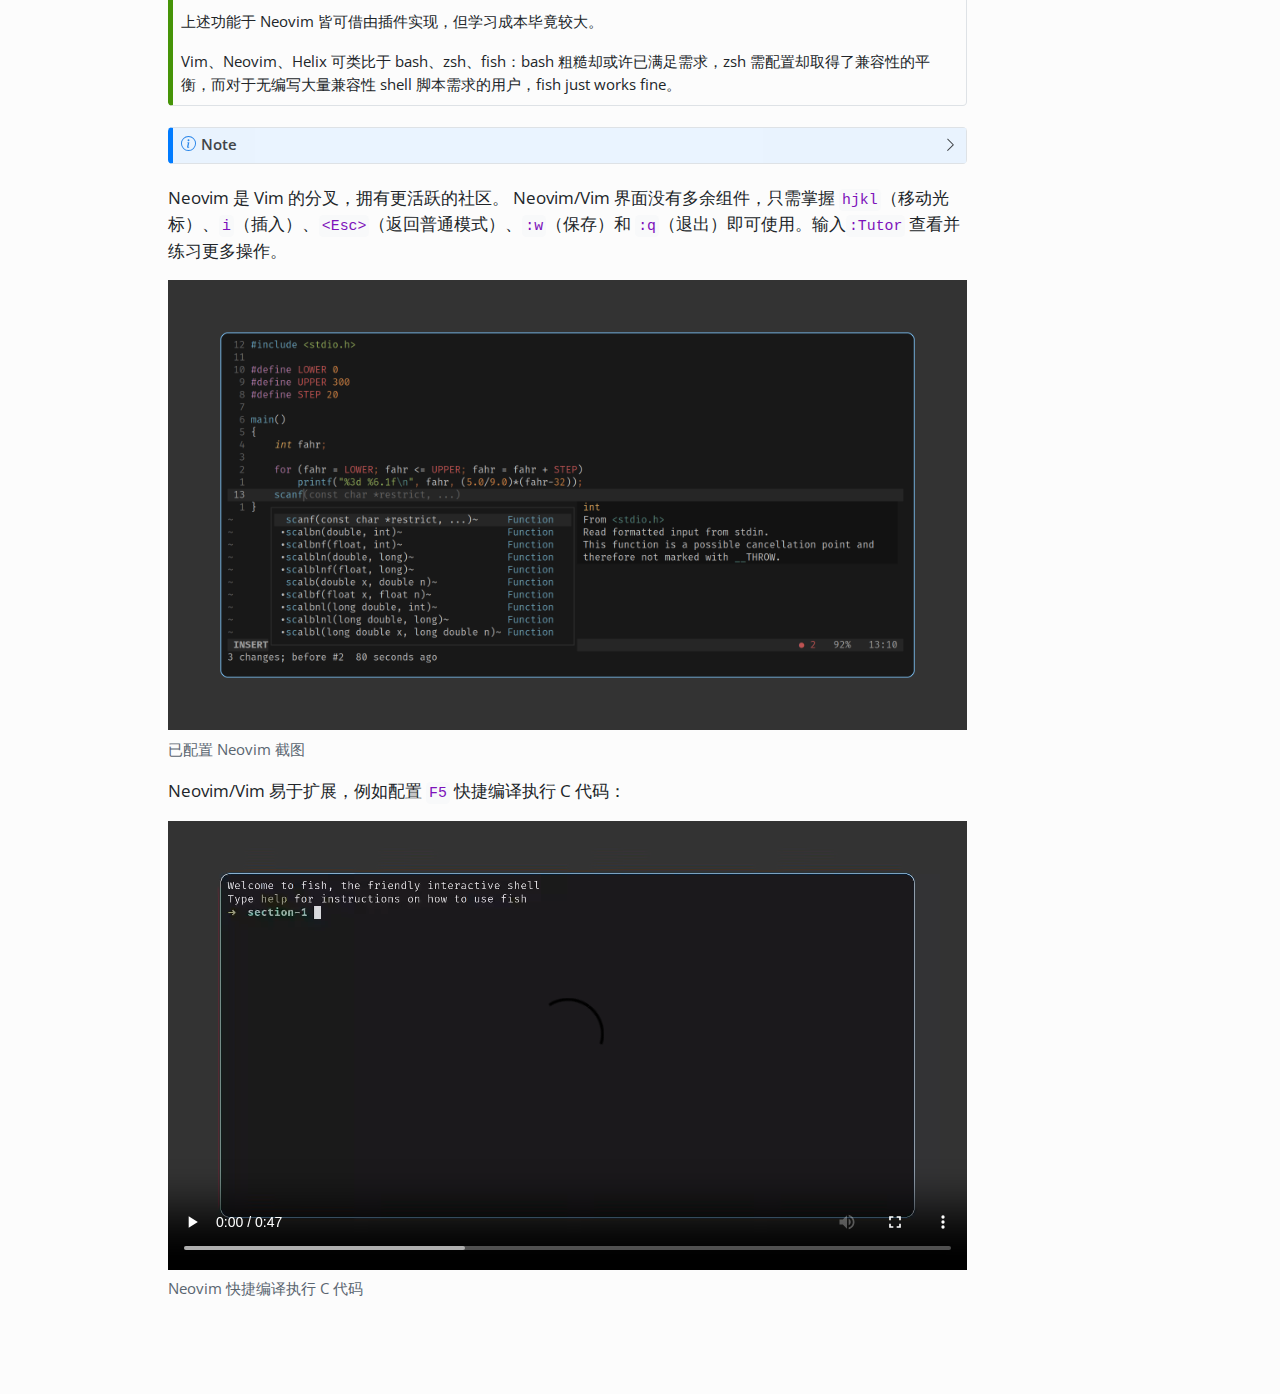
==== commit 84abc01a: "Built site for gh-pages" ====
--- a/posts/setup/index.html
+++ b/posts/setup/index.html
@@ -157,7 +157,7 @@
       <div>
       <div class="quarto-title-meta-heading">Modified</div>
       <div class="quarto-title-meta-contents">
-        <p class="date-modified">June 16, 2024</p>
+        <p class="date-modified">June 25, 2024</p>
       </div>
     </div>
       
@@ -304,17 +304,33 @@
 </section>
 <section id="neovim" class="level2">
 <h2 class="anchored" data-anchor-id="neovim"><a href="https://neovim.io/">Neovim</a></h2>
-<div class="callout callout-style-default callout-note callout-titled">
-<div class="callout-header d-flex align-content-center" data-bs-toggle="collapse" data-bs-target=".callout-4-contents" aria-controls="callout-4" aria-expanded="false" aria-label="Toggle callout">
+<div class="callout callout-style-default callout-tip callout-titled">
+<div class="callout-header d-flex align-content-center">
 <div class="callout-icon-container">
 <i class="callout-icon"></i>
 </div>
 <div class="callout-title-container flex-fill">
+Tip
+</div>
+</div>
+<div class="callout-body-container callout-body">
+<p>若非已熟悉 Neovim/Vim，可考虑使用 <a href="https://helix-editor.com/">Helix</a>。</p>
+<p>Helix 具有类似 Vim（但有所不同）的编辑模式、更平滑的学习曲线以及开箱即用的 <a href="https://tree-sitter.github.io/tree-sitter/">Tree-sitter</a>（提供语法高亮、自动缩进等功能）、<a href="https://microsoft.github.io/language-server-protocol/">LSP</a>（提供自动补全、定义跳转、引用查找等功能）、模糊查找、自动括号等支持。其不足目前主要在于没有成熟的插件机制。</p>
+<p>上述功能于 Neovim 皆可借由插件实现，但学习成本毕竟较大。</p>
+<p>Vim、Neovim、Helix 可类比于 bash、zsh、fish：bash 粗糙却或许已满足需求，zsh 需配置却取得了兼容性的平衡，而对于无编写大量兼容性 shell 脚本需求的用户，fish just works fine。</p>
+</div>
+</div>
+<div class="callout callout-style-default callout-note callout-titled">
+<div class="callout-header d-flex align-content-center" data-bs-toggle="collapse" data-bs-target=".callout-5-contents" aria-controls="callout-5" aria-expanded="false" aria-label="Toggle callout">
+<div class="callout-icon-container">
+<i class="callout-icon"></i>
+</div>
+<div class="callout-title-container flex-fill">
 Note
 </div>
 <div class="callout-btn-toggle d-inline-block border-0 py-1 ps-1 pe-0 float-end"><i class="callout-toggle"></i></div>
 </div>
-<div id="callout-4" class="callout-4-contents callout-collapse collapse">
+<div id="callout-5" class="callout-5-contents callout-collapse collapse">
 <div class="callout-body-container callout-body">
 <p>安装 Neovim：</p>
 <div class="sourceCode" id="cb7"><pre class="sourceCode sh code-with-copy"><code class="sourceCode bash"><span id="cb7-1"><a href="#cb7-1" aria-hidden="true" tabindex="-1"></a><span class="fu">mkdir</span> <span class="at">-p</span> ~/.local/bin</span>
@@ -329,18 +345,18 @@
 </div>
 </div>
 </div>
-<p>Neovim 是 vim 的分叉，拥有更活跃的社区。 Neovim/vim 界面没有多余组件，只需掌握 <code>hjkl</code>（移动光标）、<code>i</code>（插入）、<code>&lt;Esc&gt;</code>（返回普通模式）、<code>:w</code>（保存）和 <code>:q</code>（退出）即可使用。输入<code>:Tutor</code> 查看并练习更多操作。</p>
+<p>Neovim 是 Vim 的分叉，拥有更活跃的社区。 Neovim/Vim 界面没有多余组件，只需掌握 <code>hjkl</code>（移动光标）、<code>i</code>（插入）、<code>&lt;Esc&gt;</code>（返回普通模式）、<code>:w</code>（保存）和 <code>:q</code>（退出）即可使用。输入<code>:Tutor</code> 查看并练习更多操作。</p>
 <div class="quarto-figure quarto-figure-center">
 <figure class="figure">
 <p><img src="nvim_config.png" class="img-fluid figure-img"></p>
-<figcaption>nvim 配置</figcaption>
+<figcaption>已配置 Neovim 截图</figcaption>
 </figure>
 </div>
-<p>nvim/vim 易于扩展，例如配置 <code>F5</code> 快捷编译执行 C 代码：</p>
+<p>Neovim/Vim 易于扩展，例如配置 <code>F5</code> 快捷编译执行 C 代码：</p>
 <div class="quarto-figure quarto-figure-center">
 <figure class="figure">
 <p><video src="nvim_gcc_map.webm" class="img-fluid" controls=""><a href="nvim_gcc_map.webm">Video</a></video></p>
-<figcaption>nvim 快捷编译执行 C 代码</figcaption>
+<figcaption>Neovim 快捷编译执行 C 代码</figcaption>
 </figure>
 </div>
 <!--
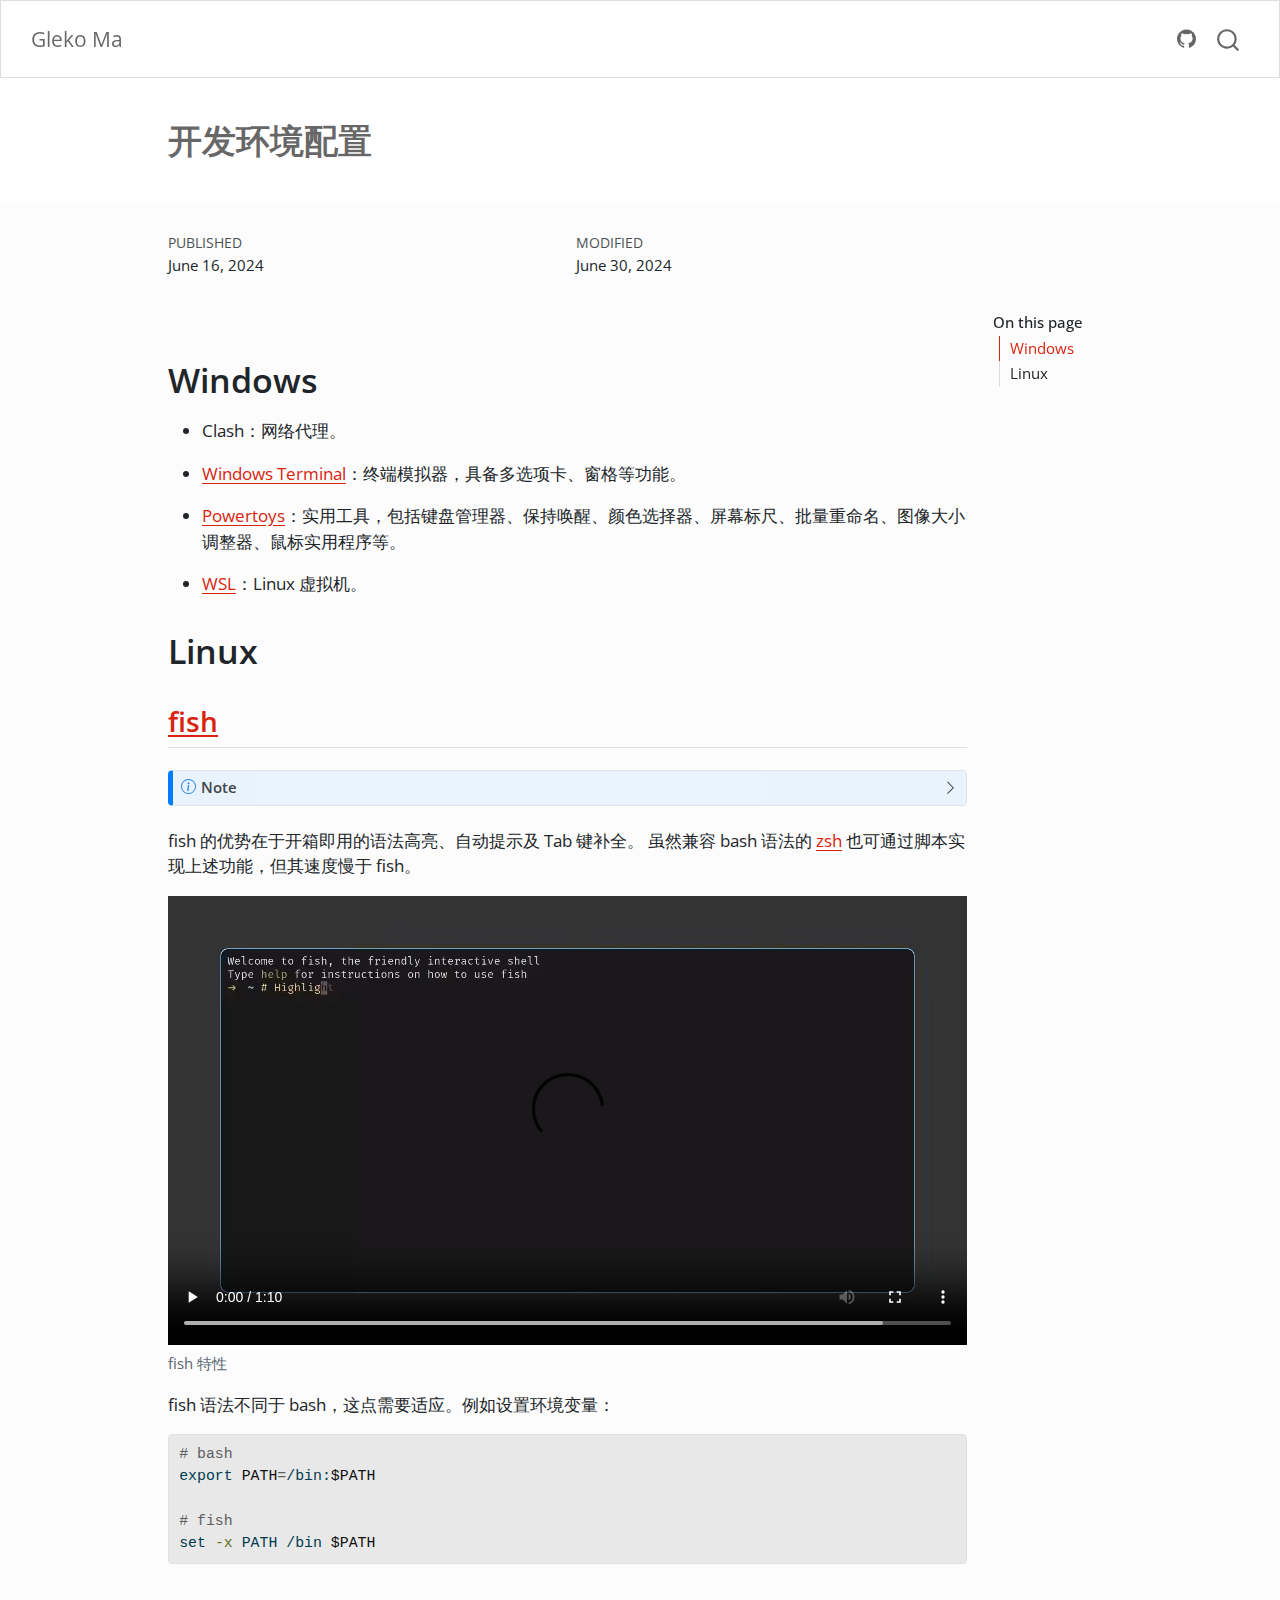
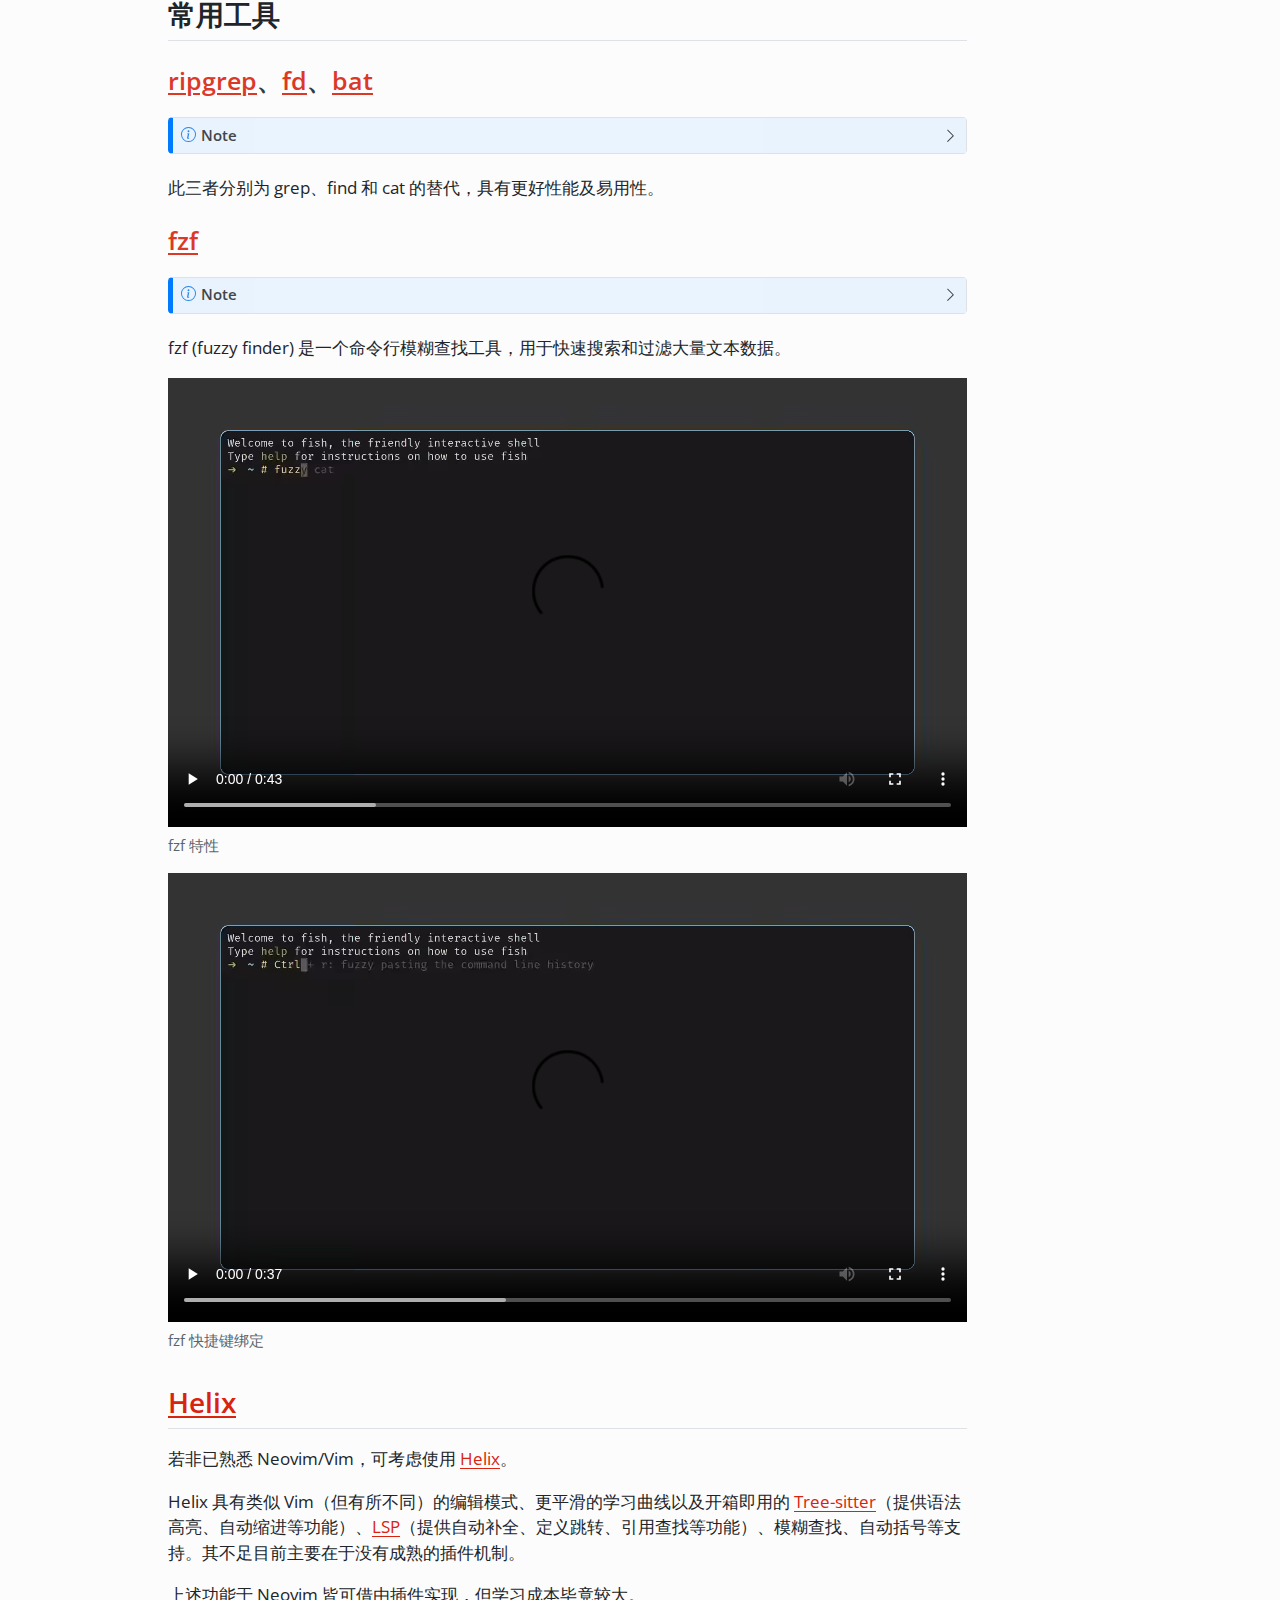
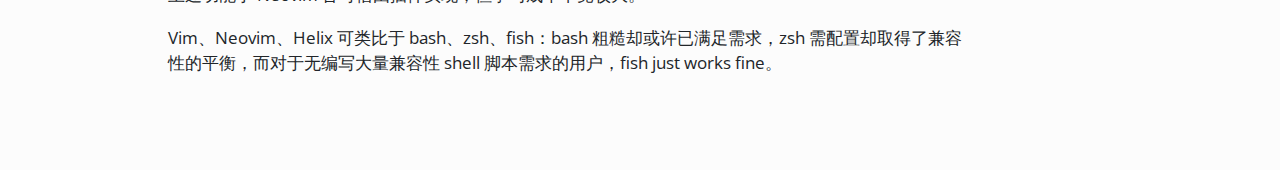
==== commit a772e1e8: "Built site for gh-pages" ====
--- a/posts/setup/index.html
+++ b/posts/setup/index.html
@@ -2,7 +2,7 @@
 <html xmlns="http://www.w3.org/1999/xhtml" lang="en" xml:lang="en"><head>
 
 <meta charset="utf-8">
-<meta name="generator" content="quarto-1.5.45">
+<meta name="generator" content="quarto-1.5.52">
 
 <meta name="viewport" content="width=device-width, initial-scale=1.0, user-scalable=yes">
 
@@ -157,7 +157,7 @@
       <div>
       <div class="quarto-title-meta-heading">Modified</div>
       <div class="quarto-title-meta-contents">
-        <p class="date-modified">June 25, 2024</p>
+        <p class="date-modified">June 30, 2024</p>
       </div>
     </div>
       
@@ -181,7 +181,7 @@
   <li><a href="#ripgrepfdbat" id="toc-ripgrepfdbat" class="nav-link" data-scroll-target="#ripgrepfdbat">ripgrep、fd、bat</a></li>
   <li><a href="#fzf" id="toc-fzf" class="nav-link" data-scroll-target="#fzf">fzf</a></li>
   </ul></li>
-  <li><a href="#neovim" id="toc-neovim" class="nav-link" data-scroll-target="#neovim">Neovim</a></li>
+  <li><a href="#helix" id="toc-helix" class="nav-link" data-scroll-target="#helix">Helix</a></li>
   </ul></li>
   </ul>
 </nav>
@@ -302,64 +302,65 @@
 </div>
 </section>
 </section>
-<section id="neovim" class="level2">
-<h2 class="anchored" data-anchor-id="neovim"><a href="https://neovim.io/">Neovim</a></h2>
-<div class="callout callout-style-default callout-tip callout-titled">
-<div class="callout-header d-flex align-content-center">
-<div class="callout-icon-container">
-<i class="callout-icon"></i>
-</div>
-<div class="callout-title-container flex-fill">
-Tip
-</div>
-</div>
-<div class="callout-body-container callout-body">
+<section id="helix" class="level2">
+<h2 class="anchored" data-anchor-id="helix"><a href="https://helix-editor.com">Helix</a></h2>
 <p>若非已熟悉 Neovim/Vim，可考虑使用 <a href="https://helix-editor.com/">Helix</a>。</p>
 <p>Helix 具有类似 Vim（但有所不同）的编辑模式、更平滑的学习曲线以及开箱即用的 <a href="https://tree-sitter.github.io/tree-sitter/">Tree-sitter</a>（提供语法高亮、自动缩进等功能）、<a href="https://microsoft.github.io/language-server-protocol/">LSP</a>（提供自动补全、定义跳转、引用查找等功能）、模糊查找、自动括号等支持。其不足目前主要在于没有成熟的插件机制。</p>
 <p>上述功能于 Neovim 皆可借由插件实现，但学习成本毕竟较大。</p>
 <p>Vim、Neovim、Helix 可类比于 bash、zsh、fish：bash 粗糙却或许已满足需求，zsh 需配置却取得了兼容性的平衡，而对于无编写大量兼容性 shell 脚本需求的用户，fish just works fine。</p>
-</div>
-</div>
-<div class="callout callout-style-default callout-note callout-titled">
-<div class="callout-header d-flex align-content-center" data-bs-toggle="collapse" data-bs-target=".callout-5-contents" aria-controls="callout-5" aria-expanded="false" aria-label="Toggle callout">
-<div class="callout-icon-container">
-<i class="callout-icon"></i>
-</div>
-<div class="callout-title-container flex-fill">
-Note
-</div>
-<div class="callout-btn-toggle d-inline-block border-0 py-1 ps-1 pe-0 float-end"><i class="callout-toggle"></i></div>
-</div>
-<div id="callout-5" class="callout-5-contents callout-collapse collapse">
-<div class="callout-body-container callout-body">
-<p>安装 Neovim：</p>
-<div class="sourceCode" id="cb7"><pre class="sourceCode sh code-with-copy"><code class="sourceCode bash"><span id="cb7-1"><a href="#cb7-1" aria-hidden="true" tabindex="-1"></a><span class="fu">mkdir</span> <span class="at">-p</span> ~/.local/bin</span>
-<span id="cb7-2"><a href="#cb7-2" aria-hidden="true" tabindex="-1"></a><span class="fu">wget</span> <span class="at">-O</span> ~/.local/bin/nvim https://github.com/neovim/neovim/releases/download/nightly/nvim.appimage</span>
-<span id="cb7-3"><a href="#cb7-3" aria-hidden="true" tabindex="-1"></a><span class="fu">chmod</span> +x ~/.local/bin/nvim</span></code><button title="Copy to Clipboard" class="code-copy-button"><i class="bi"></i></button></pre></div>
-<p>编辑 <code>~/.config/fish/config.fish</code>，添加上述路径至环境变量：</p>
-<div class="sourceCode" id="cb8"><pre class="sourceCode sh code-with-copy"><code class="sourceCode bash"><span id="cb8-1"><a href="#cb8-1" aria-hidden="true" tabindex="-1"></a><span class="bu">set</span> <span class="at">-x</span> PATH ~/.local/bin <span class="va">$PATH</span></span></code><button title="Copy to Clipboard" class="code-copy-button"><i class="bi"></i></button></pre></div>
-<p>下载 Neovim 配置：</p>
-<div class="sourceCode" id="cb9"><pre class="sourceCode sh code-with-copy"><code class="sourceCode bash"><span id="cb9-1"><a href="#cb9-1" aria-hidden="true" tabindex="-1"></a><span class="fu">git</span> clone <span class="at">--depth</span> 1 https://github.com/GlekoMa/nvim</span>
-<span id="cb9-2"><a href="#cb9-2" aria-hidden="true" tabindex="-1"></a><span class="fu">mv</span> nvim ~/.config/nvim</span></code><button title="Copy to Clipboard" class="code-copy-button"><i class="bi"></i></button></pre></div>
-<p>进入 <code>nvim</code>，执行 <code>PlugInstall</code>。</p>
-</div>
-</div>
-</div>
-<p>Neovim 是 Vim 的分叉，拥有更活跃的社区。 Neovim/Vim 界面没有多余组件，只需掌握 <code>hjkl</code>（移动光标）、<code>i</code>（插入）、<code>&lt;Esc&gt;</code>（返回普通模式）、<code>:w</code>（保存）和 <code>:q</code>（退出）即可使用。输入<code>:Tutor</code> 查看并练习更多操作。</p>
-<div class="quarto-figure quarto-figure-center">
-<figure class="figure">
-<p><img src="nvim_config.png" class="img-fluid figure-img"></p>
-<figcaption>已配置 Neovim 截图</figcaption>
-</figure>
-</div>
-<p>Neovim/Vim 易于扩展，例如配置 <code>F5</code> 快捷编译执行 C 代码：</p>
-<div class="quarto-figure quarto-figure-center">
-<figure class="figure">
-<p><video src="nvim_gcc_map.webm" class="img-fluid" controls=""><a href="nvim_gcc_map.webm">Video</a></video></p>
-<figcaption>Neovim 快捷编译执行 C 代码</figcaption>
-</figure>
-</div>
 <!--
+## [Neovim](https://neovim.io/)
+
+::: {.callout-tip}
+
+若非已熟悉 Neovim/Vim，可考虑使用 [Helix](https://helix-editor.com/)。
+
+Helix 具有类似 Vim（但有所不同）的编辑模式、更平滑的学习曲线以及开箱即用的 [Tree-sitter](https://tree-sitter.github.io/tree-sitter/)（提供语法高亮、自动缩进等功能）、[LSP](https://microsoft.github.io/language-server-protocol/)（提供自动补全、定义跳转、引用查找等功能）、模糊查找、自动括号等支持。其不足目前主要在于没有成熟的插件机制。
+
+上述功能于 Neovim 皆可借由插件实现，但学习成本毕竟较大。
+
+Vim、Neovim、Helix 可类比于 bash、zsh、fish：bash 粗糙却或许已满足需求，zsh
+需配置却取得了兼容性的平衡，而对于无编写大量兼容性 shell 脚本需求的用户，fish just works fine。
+
+:::
+
+
+::: {.callout-note collapse="true"}
+
+安装 Neovim：
+
+```sh
+mkdir -p ~/.local/bin
+wget -O ~/.local/bin/nvim https://github.com/neovim/neovim/releases/download/nightly/nvim.appimage
+chmod +x ~/.local/bin/nvim
+```
+
+编辑 `~/.config/fish/config.fish`，添加上述路径至环境变量：
+
+```sh
+set -x PATH ~/.local/bin $PATH
+```
+
+下载 Neovim 配置：
+
+```sh
+git clone --depth 1 https://github.com/GlekoMa/nvim
+mv nvim ~/.config/nvim
+```
+
+进入 `nvim`，执行 `PlugInstall`。
+
+:::
+
+Neovim 是 Vim 的分叉，拥有更活跃的社区。
+Neovim/Vim 界面没有多余组件，只需掌握 `hjkl`（移动光标）、`i`（插入）、`<Esc>`（返回普通模式）、`:w`（保存）和 `:q`（退出）即可使用。输入`:Tutor` 查看并练习更多操作。
+
+![已配置 Neovim 截图](nvim_config.png)
+
+Neovim/Vim 易于扩展，例如配置 `F5` 快捷编译执行 C 代码：
+
+![Neovim 快捷编译执行 C 代码](nvim_gcc_map.webm)
+
 ## 桌面环境
 
 ### 窗口管理器：[niri](https://github.com/yalter/niri)
